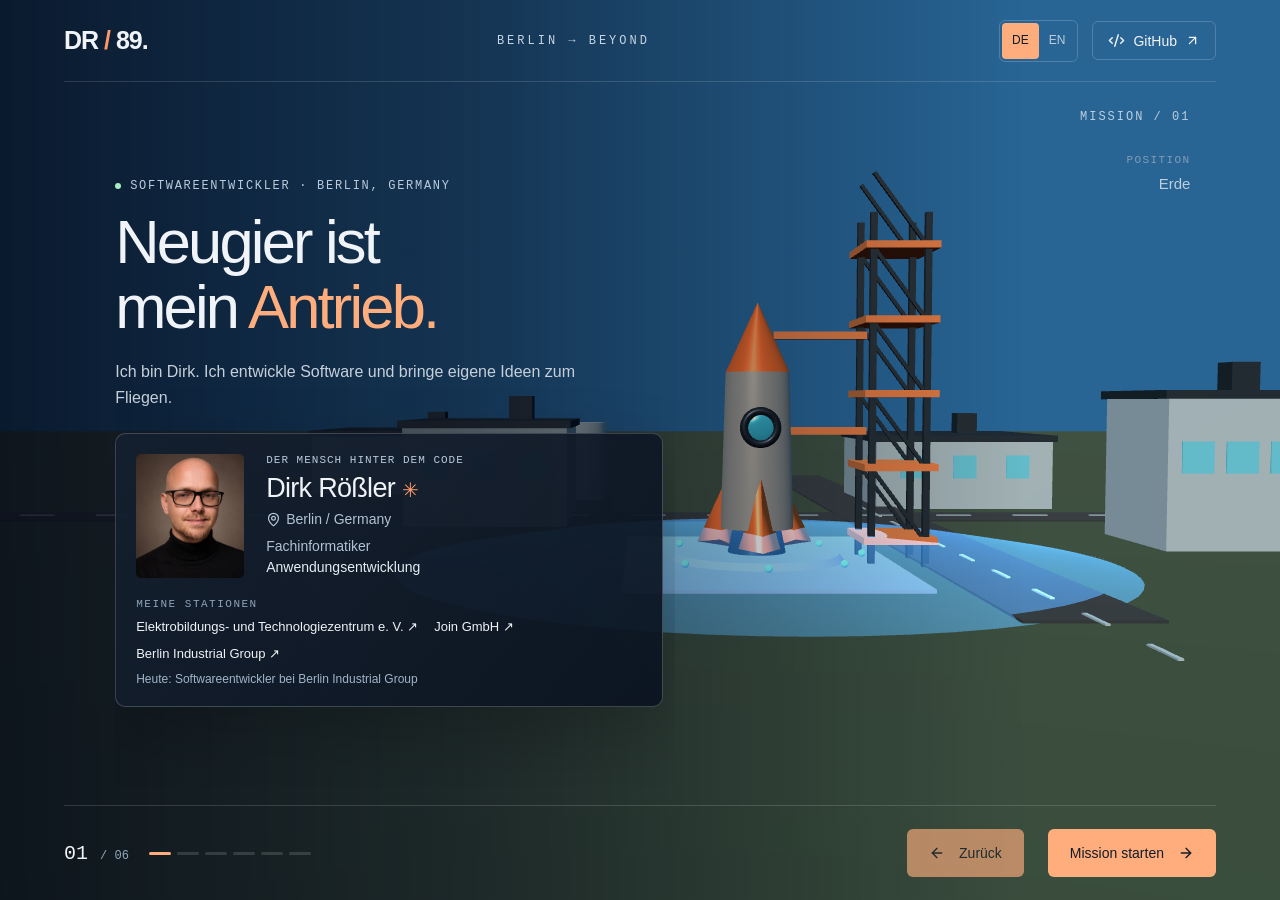
==== index.html @ 89361ad5 "Fix forward station display after navigating back" ====
<!DOCTYPE html><html lang="de"><head><meta charSet="utf-8"/><meta name="viewport" content="width=device-width, initial-scale=1"/><link rel="stylesheet" href="/_next/static/css/index.BP9QVzb4.css" data-rsc-css-href="/_next/static/css/index.BP9QVzb4.css" data-precedence="vite-rsc/importer-resources"/><link rel="modulepreload" fetchPriority="low" href="/_next/static/chunks/index-dHdrRoNZ.js"/><script src="/_next/static/chunks/rolldown-runtime-C60lm6uB.js" type="module" async=""></script><script src="/_next/static/chunks/framework-D_rUT4EX.js" type="module" async=""></script><link rel="modulepreload" href="/_next/static/chunks/layout-segment-context-DafMhh00.js" crossorigin=""/><link rel="modulepreload" href="/_next/static/chunks/page-d3T5NuKY.js" crossorigin=""/><title>Dirk Rößler — Softwareentwickler · Berlin</title><meta name="description" content="Neugier ist mein Antrieb. Entdecke Dirk Rößler, Softwareentwickler aus Berlin, und seine öffentlichen GitHub-Projekte."/><link rel="icon" href="/favicon.ico?v=dr89" sizes="32x32"/><link rel="icon" href="/favicon.svg?v=dr89" type="image/svg+xml"/><link rel="apple-touch-icon" href="/apple-touch-icon.png?v=dr89"/><script>Object.assign(((self[Symbol.for("vinext.navigationRuntime")]??={bootstrap:{routeManifest:null},functions:{}}).bootstrap.rsc??={rsc:[]}),{params:{},nav:{"pathname":"/","searchParams":[]}})</script><link rel="modulepreload" href="/_next/static/chunks/index-dHdrRoNZ.js" />
</head><body><main class="mission is-launch   "><div class="space-scene" aria-hidden="true"></div><div class="scene-shade"></div><header class="header"><span class="wordmark">DR<span> / </span>89.</span><span class="header-tag">BERLIN → BEYOND</span><div class="header-actions"><fieldset class="language-switch" aria-label="Sprache"><button type="button" tabindex="0" data-slot="button" aria-pressed="true" lang="de" aria-label="Deutsch" class="group/button inline-flex shrink-0 items-center justify-center rounded-lg border border-transparent bg-clip-padding text-sm font-medium whitespace-nowrap transition-all outline-none select-none focus-visible:border-ring focus-visible:ring-3 focus-visible:ring-ring/50 active:not-aria-[haspopup]:translate-y-px disabled:pointer-events-none disabled:opacity-50 aria-invalid:border-destructive aria-invalid:ring-3 aria-invalid:ring-destructive/20 dark:aria-invalid:border-destructive/50 dark:aria-invalid:ring-destructive/40 [&amp;_svg]:pointer-events-none [&amp;_svg]:shrink-0 [&amp;_svg:not([class*=&#x27;size-&#x27;])]:size-4 bg-primary text-primary-foreground hover:bg-primary/80 h-8 gap-1.5 px-2.5 has-data-[icon=inline-end]:pr-2 has-data-[icon=inline-start]:pl-2">DE</button><button type="button" tabindex="0" data-slot="button" aria-pressed="false" lang="en" aria-label="English" class="group/button inline-flex shrink-0 items-center justify-center rounded-lg border border-transparent bg-clip-padding text-sm font-medium whitespace-nowrap transition-all outline-none select-none focus-visible:border-ring focus-visible:ring-3 focus-visible:ring-ring/50 active:not-aria-[haspopup]:translate-y-px disabled:pointer-events-none disabled:opacity-50 aria-invalid:border-destructive aria-invalid:ring-3 aria-invalid:ring-destructive/20 dark:aria-invalid:border-destructive/50 dark:aria-invalid:ring-destructive/40 [&amp;_svg]:pointer-events-none [&amp;_svg]:shrink-0 [&amp;_svg:not([class*=&#x27;size-&#x27;])]:size-4 bg-primary text-primary-foreground hover:bg-primary/80 h-8 gap-1.5 px-2.5 has-data-[icon=inline-end]:pr-2 has-data-[icon=inline-start]:pl-2">EN</button></fieldset><a class="github-top" href="https://github.com/DR-89" target="_blank" rel="noreferrer"><svg xmlns="http://www.w3.org/2000/svg" width="17" height="17" viewBox="0 0 24 24" fill="none" stroke="currentColor" stroke-width="2" stroke-linecap="round" stroke-linejoin="round" class="lucide lucide-code-xml" aria-hidden="true"><path d="m18 16 4-4-4-4"></path><path d="m6 8-4 4 4 4"></path><path d="m14.5 4-5 16"></path></svg> GitHub <svg xmlns="http://www.w3.org/2000/svg" width="15" height="15" viewBox="0 0 24 24" fill="none" stroke="currentColor" stroke-width="2" stroke-linecap="round" stroke-linejoin="round" class="lucide lucide-arrow-up-right" aria-hidden="true"><path d="M7 7h10v10"></path><path d="M7 17 17 7"></path></svg></a></div></header><div class="route-caption" aria-hidden="true"><span>MISSION /<!-- --> <!-- -->01</span><strong>POSITION</strong><p>Erde</p></div><div class="station-viewport"><section class="station-content" aria-label="Erde"><p class="eyebrow"><span class="live-dot"></span> <!-- -->SOFTWAREENTWICKLER · BERLIN, GERMANY</p><h1 tabindex="-1">Neugier ist<!-- --> <br/>mein<!-- --> <em>Antrieb.</em></h1><p class="intro-copy">Ich bin Dirk. Ich entwickle Software und bringe eigene Ideen zum Fliegen.</p><article class="profile-window window"><div class="profile-body"><img src="./dirk.png" alt="Dirk Rößler" width="640" height="640" loading="lazy" decoding="async" class="portrait" data-nimg="1"/><div><p class="eyebrow small">DER MENSCH HINTER DEM CODE</p><h2>Dirk Rößler <span>✳</span></h2><p class="location"><svg xmlns="http://www.w3.org/2000/svg" width="15" height="15" viewBox="0 0 24 24" fill="none" stroke="currentColor" stroke-width="2" stroke-linecap="round" stroke-linejoin="round" class="lucide lucide-map-pin" aria-hidden="true"><path d="M20 10c0 4.993-5.539 10.193-7.399 11.799a1 1 0 0 1-1.202 0C9.539 20.193 4 14.993 4 10a8 8 0 0 1 16 0"></path><circle cx="12" cy="10" r="3"></circle></svg> Berlin / Germany</p><p class="role">Fachinformatiker<br/><strong>Anwendungsentwicklung</strong></p></div></div><div class="career"><span>MEINE STATIONEN</span><a href="https://www.ebz.de/" target="_blank" rel="noreferrer">Elektrobildungs- und Technologiezentrum e. V. ↗</a><a href="https://www.join.de/unternehmen/" target="_blank" rel="noreferrer">Join GmbH ↗</a><a href="https://berlin.industrial.group/en/home/" target="_blank" rel="noreferrer">Berlin Industrial Group ↗</a><p>Heute: Softwareentwickler bei Berlin Industrial Group</p></div></article></section></div><footer class="flight-controls"><div class="mission-progress" aria-label="Station 1 von 6"><span>0<!-- -->1<!-- --> <small>/ <!-- -->06</small></span><div><i class="active"></i><i class=""></i><i class=""></i><i class=""></i><i class=""></i><i class=""></i></div></div><div class="flight-action"><button type="button" data-disabled="" tabindex="0" disabled="" data-slot="button" class="group/button inline-flex shrink-0 items-center justify-center rounded-lg border border-transparent bg-clip-padding text-sm font-medium whitespace-nowrap transition-all outline-none select-none focus-visible:border-ring focus-visible:ring-3 focus-visible:ring-ring/50 active:not-aria-[haspopup]:translate-y-px disabled:pointer-events-none disabled:opacity-50 aria-invalid:border-destructive aria-invalid:ring-3 aria-invalid:ring-destructive/20 dark:aria-invalid:border-destructive/50 dark:aria-invalid:ring-destructive/40 [&amp;_svg]:pointer-events-none [&amp;_svg]:shrink-0 [&amp;_svg:not([class*=&#x27;size-&#x27;])]:size-4 bg-primary text-primary-foreground hover:bg-primary/80 h-8 gap-1.5 px-2.5 has-data-[icon=inline-end]:pr-2 has-data-[icon=inline-start]:pl-2 launch-button back-button"><svg xmlns="http://www.w3.org/2000/svg" width="18" height="18" viewBox="0 0 24 24" fill="none" stroke="currentColor" stroke-width="2" stroke-linecap="round" stroke-linejoin="round" class="lucide lucide-arrow-left" aria-hidden="true"><path d="m12 19-7-7 7-7"></path><path d="M19 12H5"></path></svg> <!-- -->Zurück</button><button type="button" tabindex="0" data-slot="button" class="group/button inline-flex shrink-0 items-center justify-center rounded-lg border border-transparent bg-clip-padding text-sm font-medium whitespace-nowrap transition-all outline-none select-none focus-visible:border-ring focus-visible:ring-3 focus-visible:ring-ring/50 active:not-aria-[haspopup]:translate-y-px disabled:pointer-events-none disabled:opacity-50 aria-invalid:border-destructive aria-invalid:ring-3 aria-invalid:ring-destructive/20 dark:aria-invalid:border-destructive/50 dark:aria-invalid:ring-destructive/40 [&amp;_svg]:pointer-events-none [&amp;_svg]:shrink-0 [&amp;_svg:not([class*=&#x27;size-&#x27;])]:size-4 bg-primary text-primary-foreground hover:bg-primary/80 h-8 gap-1.5 px-2.5 has-data-[icon=inline-end]:pr-2 has-data-[icon=inline-start]:pl-2 launch-button">Mission starten<svg xmlns="http://www.w3.org/2000/svg" width="18" height="18" viewBox="0 0 24 24" fill="none" stroke="currentColor" stroke-width="2" stroke-linecap="round" stroke-linejoin="round" class="lucide lucide-arrow-right" aria-hidden="true"><path d="M5 12h14"></path><path d="m12 5 7 7-7 7"></path></svg></button></div></footer><output class="sr-only" aria-live="polite">Station 1 von 6: Erde</output></main><script type="module" src="/_next/static/chunks/index-dHdrRoNZ.js" id="_R_" async=""></script><script>((self[Symbol.for("vinext.navigationRuntime")]??={bootstrap:{routeManifest:null},functions:{}}).bootstrap.rsc??={rsc:[]}).rsc.push("2:I[\"8c0f216c4604\",[],\"Children\",1]\n")</script><script>((self[Symbol.for("vinext.navigationRuntime")]??={bootstrap:{routeManifest:null},functions:{}}).bootstrap.rsc??={rsc:[]}).rsc.push("3:I[\"593f344dc510\",[],\"GlobalErrorBoundary\",1]\n")</script><script>((self[Symbol.for("vinext.navigationRuntime")]??={bootstrap:{routeManifest:null},functions:{}}).bootstrap.rsc??={rsc:[]}).rsc.push("4:I[\"0b874ad30386\",[],\"default\",1]\n")</script><script>((self[Symbol.for("vinext.navigationRuntime")]??={bootstrap:{routeManifest:null},functions:{}}).bootstrap.rsc??={rsc:[]}).rsc.push("5:I[\"593f344dc510\",[],\"ErrorBoundary\",1]\n")</script><script>((self[Symbol.for("vinext.navigationRuntime")]??={bootstrap:{routeManifest:null},functions:{}}).bootstrap.rsc??={rsc:[]}).rsc.push("6:I[\"15c18cfaeeff\",[],\"LayoutSegmentProvider\",1]\n")</script><script>((self[Symbol.for("vinext.navigationRuntime")]??={bootstrap:{routeManifest:null},functions:{}}).bootstrap.rsc??={rsc:[]}).rsc.push("7:I[\"8c0f216c4604\",[],\"Slot\",1]\n")</script><script>((self[Symbol.for("vinext.navigationRuntime")]??={bootstrap:{routeManifest:null},functions:{}}).bootstrap.rsc??={rsc:[]}).rsc.push("8:I[\"593f344dc510\",[],\"NotFoundBoundary\",1]\n")</script><script>((self[Symbol.for("vinext.navigationRuntime")]??={bootstrap:{routeManifest:null},functions:{}}).bootstrap.rsc??={rsc:[]}).rsc.push("9:I[\"9276801271d6\",[],\"AppRouterScrollTarget\",1]\n")</script><script>((self[Symbol.for("vinext.navigationRuntime")]??={bootstrap:{routeManifest:null},functions:{}}).bootstrap.rsc??={rsc:[]}).rsc.push("a:I[\"593f344dc510\",[],\"RedirectBoundary\",1]\n")</script><script>((self[Symbol.for("vinext.navigationRuntime")]??={bootstrap:{routeManifest:null},functions:{}}).bootstrap.rsc??={rsc:[]}).rsc.push(":HL[\"/_next/static/css/index.BP9QVzb4.css\",\"style\"     ]\n")</script><script>((self[Symbol.for("vinext.navigationRuntime")]??={bootstrap:{routeManifest:null},functions:{}}).bootstrap.rsc??={rsc:[]}).rsc.push("0:{\"page:/\":\"$L1\",\"layout:/\":[[[\"$\",\"link\",\"css:/_next/static/css/index.BP9QVzb4.css\",{\"rel\":\"stylesheet\",\"precedence\":\"vite-rsc/importer-resources\",\"href\":\"/_next/static/css/index.BP9QVzb4.css\",\"data-rsc-css-href\":\"/_next/static/css/index.BP9QVzb4.css\"}],\"$undefined\"],[\"$\",\"html\",null,{\"lang\":\"de\",\"children\":[\"$\",\"body\",null,{\"children\":[\"$\",\"$L2\",null,{}]}]}]],\"route:/\":[[[\"$\",\"meta\",null,{\"charSet\":\"utf-8\"}],[[\"$\",\"title\",\"0\",{\"children\":\"Dirk Rößler — Softwareentwickler · Berlin\"}],[\"$\",\"meta\",\"1\",{\"name\":\"description\",\"content\":\"Neugier ist mein Antrieb. Entdecke Dirk Rößler, Softwareentwickler aus Berlin, und seine öffentlichen GitHub-Projekte.\"}],[\"$\",\"link\",\"2\",{\"data-vinext-streamed-icon\":\"$undefined\",\"rel\":\"icon\",\"href\":\"/favicon.ico?v=dr89\",\"type\":\"$undefined\",\"sizes\":\"32x32\",\"color\":\"$undefined\",\"media\":\"$undefined\",\"fetchPriority\":\"$undefined\"}],[\"$\",\"link\",\"3\",{\"data-vinext-streamed-icon\":\"$undefined\",\"rel\":\"icon\",\"href\":\"/favicon.svg?v=dr89\",\"type\":\"image/svg+xml\",\"sizes\":\"$undefined\",\"color\":\"$undefined\",\"media\":\"$undefined\",\"fetchPriority\":\"$undefined\"}],[\"$\",\"link\",\"4\",{\"data-vinext-streamed-icon\":\"$undefined\",\"rel\":\"apple-touch-icon\",\"href\":\"/apple-touch-icon.png?v=dr89\",\"type\":\"$undefined\",\"sizes\":\"$undefined\",\"color\":\"$undefined\",\"media\":\"$undefined\",\"fetchPriority\":\"$undefined\"}]],[[\"$\",\"meta\",\"0\",{\"name\":\"viewport\",\"content\":\"width=device-width, initial-scale=1\"}]]],[\"$\",\"$L3\",null,{\"fallback\":\"$4\",\"children\":[\"$\",\"$L5\",null,{\"fallback\":\"$4\",\"children\":[\"$\",\"$L6\",null,{\"providerId\":\"layout:/\",\"segmentMap\":{\"children\":[]},\"children\":[\"$\",\"$L7\",null,{\"id\":\"layout:/\",\"parallelSlots\":\"$undefined\",\"children\":[\"$\",\"$L8\",null,{\"resetKey\":\"\",\"fallback\":[[\"$\",\"title\",null,{\"children\":\"404: This page could not be found.\"}],[\"$\",\"div\",null,{\"style\":{\"fontFamily\":\"system-ui,\\\"Segoe UI\\\",Roboto,Helvetica,Arial,sans-serif,\\\"Apple Color Emoji\\\",\\\"Segoe UI Emoji\\\"\",\"height\":\"100vh\",\"textAlign\":\"center\",\"display\":\"flex\",\"flexDirection\":\"column\",\"alignItems\":\"center\",\"justifyContent\":\"center\"},\"children\":[\"$\",\"div\",null,{\"children\":[[\"$\",\"style\",null,{\"dangerouslySetInnerHTML\":{\"__html\":\"body{color:#000;background:#fff;margin:0}.next-error-h1{border-right:1px solid rgba(0,0,0,.3)}@media (prefers-color-scheme:dark){body{color:#fff;background:#000}.next-error-h1{border-right:1px solid rgba(255,255,255,.3)}}\"}}],[\"$\",\"h1\",null,{\"className\":\"next-error-h1\",\"style\":{\"display\":\"inline-block\",\"margin\":\"0 20px 0 0\",\"padding\":\"0 23px 0 0\",\"fontSize\":24,\"fontWeight\":500,\"verticalAlign\":\"top\",\"lineHeight\":\"49px\"},\"children\":404}],[\"$\",\"div\",null,{\"style\":{\"display\":\"inline-block\"},\"children\":[\"$\",\"h2\",null,{\"style\":{\"fontSize\":14,\"fontWeight\":400,\"lineHeight\":\"49px\",\"margin\":0},\"children\":\"This page could not be found.\"}]}]]}]}]],\"children\":[\"$\",\"$L9\",null,{\"children\":[\"$\",\"$La\",null,{\"children\":[[\"$\",\"$L6\",null,{\"providerId\":\"page:/\",\"segmentMap\":{\"children\":[\"__PAGE__\"]},\"children\":[\"$\",\"$L7\",null,{\"id\":\"page:/\"}]}],null]}]}]}]}]}]}]}],null,null],\"__route\":\"route:/\",\"__interceptionContext\":null,\"__layoutIds\":[\"layout:/\"],\"__rootLayout\":\"/\",\"__bfcacheSegmentIdentities\":{\"layout:/\":\"[\\\"layout\\\",\\\"layout:/\\\",\\\"root-boundary:/\\\",\\\"\\\"]\",\"page:/\":\"[\\\"page\\\",\\\"page:/\\\",\\\"root-boundary:/\\\",\\\"\\\"]\"},\"__srcPage\":[\"page\"],\"__layoutFlags\":{\"layout:/\":\"s\"},\"__artifactCompatibility\":{\"schemaVersion\":1,\"graphVersion\":\"app-route-graph:1177fd80f83fa7b0\",\"deploymentVersion\":\"edb93b56-a4fa-4acb-a349-c9617b331684\",\"appElementsSchemaVersion\":1,\"rscPayloadSchemaVersion\":1,\"rootBoundaryId\":\"/\",\"renderEpoch\":null}}\n")</script><script>((self[Symbol.for("vinext.navigationRuntime")]??={bootstrap:{routeManifest:null},functions:{}}).bootstrap.rsc??={rsc:[]}).rsc.push("b:I[\"6efdf509a785\",[],\"default\",1]\n")</script><script>((self[Symbol.for("vinext.navigationRuntime")]??={bootstrap:{routeManifest:null},functions:{}}).bootstrap.rsc??={rsc:[]}).rsc.push("1:[\"$\",\"$Lb\",null,{\"params\":\"$@c\",\"searchParams\":\"$@d\"}]\n")</script><script>((self[Symbol.for("vinext.navigationRuntime")]??={bootstrap:{routeManifest:null},functions:{}}).bootstrap.rsc??={rsc:[]}).rsc.push("c:{}\n")</script><script>((self[Symbol.for("vinext.navigationRuntime")]??={bootstrap:{routeManifest:null},functions:{}}).bootstrap.rsc??={rsc:[]}).rsc.push("d:{}\n")</script><script>Object.assign(((self[Symbol.for("vinext.navigationRuntime")]??={bootstrap:{routeManifest:null},functions:{}}).bootstrap.rsc??={rsc:[]}),{"initialCacheKind":"dynamic"});((self[Symbol.for("vinext.navigationRuntime")]??={bootstrap:{routeManifest:null},functions:{}}).bootstrap.rsc??={rsc:[]}).done=true</script></body></html>
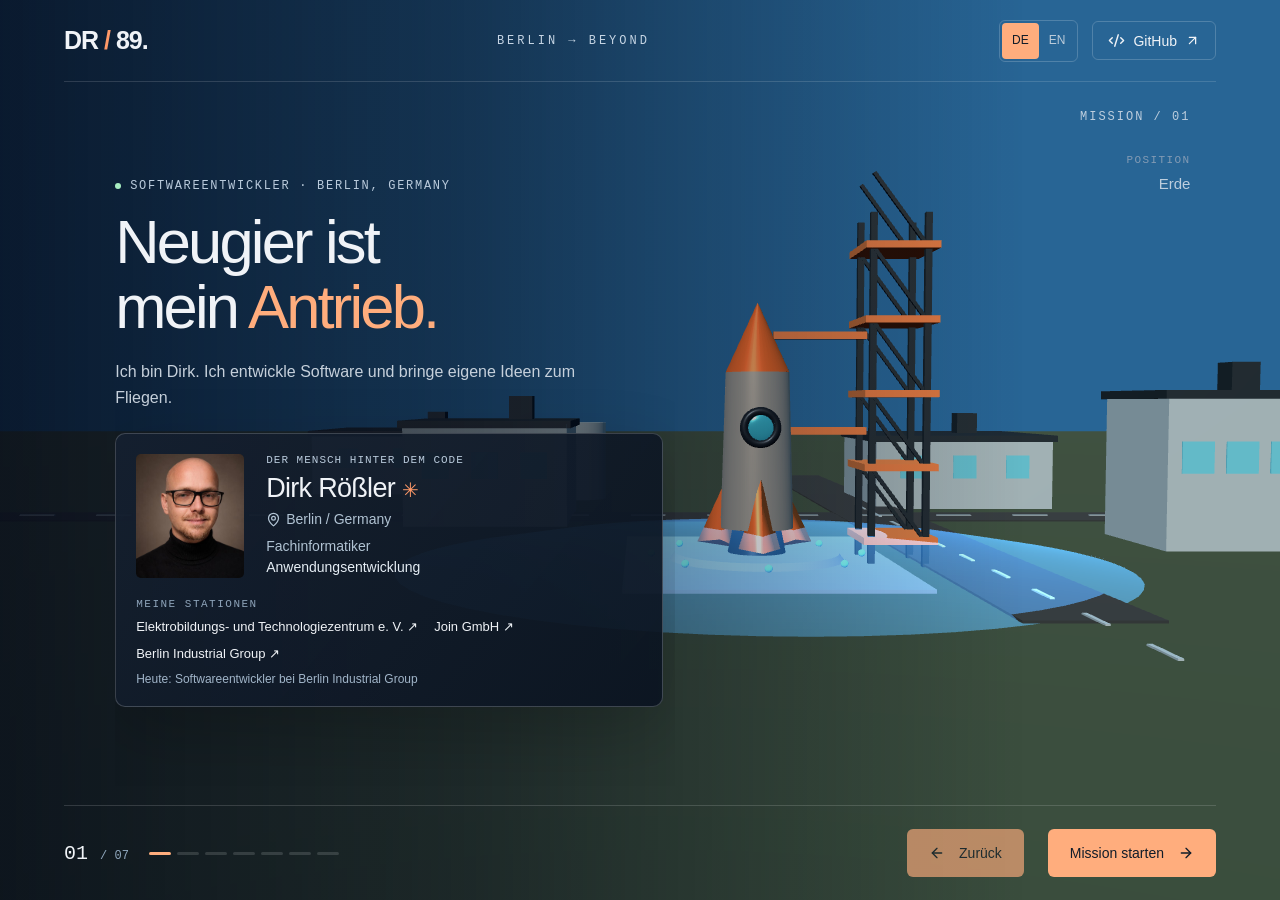
==== commit 8ce04f79: "Add PokeQuiz Arena project station" ====
--- a/index.html
+++ b/index.html
@@ -1,2 +1,2 @@
-<!DOCTYPE html><html lang="de"><head><meta charSet="utf-8"/><meta name="viewport" content="width=device-width, initial-scale=1"/><link rel="stylesheet" href="/_next/static/css/index.BP9QVzb4.css" data-rsc-css-href="/_next/static/css/index.BP9QVzb4.css" data-precedence="vite-rsc/importer-resources"/><link rel="modulepreload" fetchPriority="low" href="/_next/static/chunks/index-dHdrRoNZ.js"/><script src="/_next/static/chunks/rolldown-runtime-C60lm6uB.js" type="module" async=""></script><script src="/_next/static/chunks/framework-D_rUT4EX.js" type="module" async=""></script><link rel="modulepreload" href="/_next/static/chunks/layout-segment-context-DafMhh00.js" crossorigin=""/><link rel="modulepreload" href="/_next/static/chunks/page-d3T5NuKY.js" crossorigin=""/><title>Dirk Rößler — Softwareentwickler · Berlin</title><meta name="description" content="Neugier ist mein Antrieb. Entdecke Dirk Rößler, Softwareentwickler aus Berlin, und seine öffentlichen GitHub-Projekte."/><link rel="icon" href="/favicon.ico?v=dr89" sizes="32x32"/><link rel="icon" href="/favicon.svg?v=dr89" type="image/svg+xml"/><link rel="apple-touch-icon" href="/apple-touch-icon.png?v=dr89"/><script>Object.assign(((self[Symbol.for("vinext.navigationRuntime")]??={bootstrap:{routeManifest:null},functions:{}}).bootstrap.rsc??={rsc:[]}),{params:{},nav:{"pathname":"/","searchParams":[]}})</script><link rel="modulepreload" href="/_next/static/chunks/index-dHdrRoNZ.js" />
-</head><body><main class="mission is-launch   "><div class="space-scene" aria-hidden="true"></div><div class="scene-shade"></div><header class="header"><span class="wordmark">DR<span> / </span>89.</span><span class="header-tag">BERLIN → BEYOND</span><div class="header-actions"><fieldset class="language-switch" aria-label="Sprache"><button type="button" tabindex="0" data-slot="button" aria-pressed="true" lang="de" aria-label="Deutsch" class="group/button inline-flex shrink-0 items-center justify-center rounded-lg border border-transparent bg-clip-padding text-sm font-medium whitespace-nowrap transition-all outline-none select-none focus-visible:border-ring focus-visible:ring-3 focus-visible:ring-ring/50 active:not-aria-[haspopup]:translate-y-px disabled:pointer-events-none disabled:opacity-50 aria-invalid:border-destructive aria-invalid:ring-3 aria-invalid:ring-destructive/20 dark:aria-invalid:border-destructive/50 dark:aria-invalid:ring-destructive/40 [&amp;_svg]:pointer-events-none [&amp;_svg]:shrink-0 [&amp;_svg:not([class*=&#x27;size-&#x27;])]:size-4 bg-primary text-primary-foreground hover:bg-primary/80 h-8 gap-1.5 px-2.5 has-data-[icon=inline-end]:pr-2 has-data-[icon=inline-start]:pl-2">DE</button><button type="button" tabindex="0" data-slot="button" aria-pressed="false" lang="en" aria-label="English" class="group/button inline-flex shrink-0 items-center justify-center rounded-lg border border-transparent bg-clip-padding text-sm font-medium whitespace-nowrap transition-all outline-none select-none focus-visible:border-ring focus-visible:ring-3 focus-visible:ring-ring/50 active:not-aria-[haspopup]:translate-y-px disabled:pointer-events-none disabled:opacity-50 aria-invalid:border-destructive aria-invalid:ring-3 aria-invalid:ring-destructive/20 dark:aria-invalid:border-destructive/50 dark:aria-invalid:ring-destructive/40 [&amp;_svg]:pointer-events-none [&amp;_svg]:shrink-0 [&amp;_svg:not([class*=&#x27;size-&#x27;])]:size-4 bg-primary text-primary-foreground hover:bg-primary/80 h-8 gap-1.5 px-2.5 has-data-[icon=inline-end]:pr-2 has-data-[icon=inline-start]:pl-2">EN</button></fieldset><a class="github-top" href="https://github.com/DR-89" target="_blank" rel="noreferrer"><svg xmlns="http://www.w3.org/2000/svg" width="17" height="17" viewBox="0 0 24 24" fill="none" stroke="currentColor" stroke-width="2" stroke-linecap="round" stroke-linejoin="round" class="lucide lucide-code-xml" aria-hidden="true"><path d="m18 16 4-4-4-4"></path><path d="m6 8-4 4 4 4"></path><path d="m14.5 4-5 16"></path></svg> GitHub <svg xmlns="http://www.w3.org/2000/svg" width="15" height="15" viewBox="0 0 24 24" fill="none" stroke="currentColor" stroke-width="2" stroke-linecap="round" stroke-linejoin="round" class="lucide lucide-arrow-up-right" aria-hidden="true"><path d="M7 7h10v10"></path><path d="M7 17 17 7"></path></svg></a></div></header><div class="route-caption" aria-hidden="true"><span>MISSION /<!-- --> <!-- -->01</span><strong>POSITION</strong><p>Erde</p></div><div class="station-viewport"><section class="station-content" aria-label="Erde"><p class="eyebrow"><span class="live-dot"></span> <!-- -->SOFTWAREENTWICKLER · BERLIN, GERMANY</p><h1 tabindex="-1">Neugier ist<!-- --> <br/>mein<!-- --> <em>Antrieb.</em></h1><p class="intro-copy">Ich bin Dirk. Ich entwickle Software und bringe eigene Ideen zum Fliegen.</p><article class="profile-window window"><div class="profile-body"><img src="./dirk.png" alt="Dirk Rößler" width="640" height="640" loading="lazy" decoding="async" class="portrait" data-nimg="1"/><div><p class="eyebrow small">DER MENSCH HINTER DEM CODE</p><h2>Dirk Rößler <span>✳</span></h2><p class="location"><svg xmlns="http://www.w3.org/2000/svg" width="15" height="15" viewBox="0 0 24 24" fill="none" stroke="currentColor" stroke-width="2" stroke-linecap="round" stroke-linejoin="round" class="lucide lucide-map-pin" aria-hidden="true"><path d="M20 10c0 4.993-5.539 10.193-7.399 11.799a1 1 0 0 1-1.202 0C9.539 20.193 4 14.993 4 10a8 8 0 0 1 16 0"></path><circle cx="12" cy="10" r="3"></circle></svg> Berlin / Germany</p><p class="role">Fachinformatiker<br/><strong>Anwendungsentwicklung</strong></p></div></div><div class="career"><span>MEINE STATIONEN</span><a href="https://www.ebz.de/" target="_blank" rel="noreferrer">Elektrobildungs- und Technologiezentrum e. V. ↗</a><a href="https://www.join.de/unternehmen/" target="_blank" rel="noreferrer">Join GmbH ↗</a><a href="https://berlin.industrial.group/en/home/" target="_blank" rel="noreferrer">Berlin Industrial Group ↗</a><p>Heute: Softwareentwickler bei Berlin Industrial Group</p></div></article></section></div><footer class="flight-controls"><div class="mission-progress" aria-label="Station 1 von 6"><span>0<!-- -->1<!-- --> <small>/ <!-- -->06</small></span><div><i class="active"></i><i class=""></i><i class=""></i><i class=""></i><i class=""></i><i class=""></i></div></div><div class="flight-action"><button type="button" data-disabled="" tabindex="0" disabled="" data-slot="button" class="group/button inline-flex shrink-0 items-center justify-center rounded-lg border border-transparent bg-clip-padding text-sm font-medium whitespace-nowrap transition-all outline-none select-none focus-visible:border-ring focus-visible:ring-3 focus-visible:ring-ring/50 active:not-aria-[haspopup]:translate-y-px disabled:pointer-events-none disabled:opacity-50 aria-invalid:border-destructive aria-invalid:ring-3 aria-invalid:ring-destructive/20 dark:aria-invalid:border-destructive/50 dark:aria-invalid:ring-destructive/40 [&amp;_svg]:pointer-events-none [&amp;_svg]:shrink-0 [&amp;_svg:not([class*=&#x27;size-&#x27;])]:size-4 bg-primary text-primary-foreground hover:bg-primary/80 h-8 gap-1.5 px-2.5 has-data-[icon=inline-end]:pr-2 has-data-[icon=inline-start]:pl-2 launch-button back-button"><svg xmlns="http://www.w3.org/2000/svg" width="18" height="18" viewBox="0 0 24 24" fill="none" stroke="currentColor" stroke-width="2" stroke-linecap="round" stroke-linejoin="round" class="lucide lucide-arrow-left" aria-hidden="true"><path d="m12 19-7-7 7-7"></path><path d="M19 12H5"></path></svg> <!-- -->Zurück</button><button type="button" tabindex="0" data-slot="button" class="group/button inline-flex shrink-0 items-center justify-center rounded-lg border border-transparent bg-clip-padding text-sm font-medium whitespace-nowrap transition-all outline-none select-none focus-visible:border-ring focus-visible:ring-3 focus-visible:ring-ring/50 active:not-aria-[haspopup]:translate-y-px disabled:pointer-events-none disabled:opacity-50 aria-invalid:border-destructive aria-invalid:ring-3 aria-invalid:ring-destructive/20 dark:aria-invalid:border-destructive/50 dark:aria-invalid:ring-destructive/40 [&amp;_svg]:pointer-events-none [&amp;_svg]:shrink-0 [&amp;_svg:not([class*=&#x27;size-&#x27;])]:size-4 bg-primary text-primary-foreground hover:bg-primary/80 h-8 gap-1.5 px-2.5 has-data-[icon=inline-end]:pr-2 has-data-[icon=inline-start]:pl-2 launch-button">Mission starten<svg xmlns="http://www.w3.org/2000/svg" width="18" height="18" viewBox="0 0 24 24" fill="none" stroke="currentColor" stroke-width="2" stroke-linecap="round" stroke-linejoin="round" class="lucide lucide-arrow-right" aria-hidden="true"><path d="M5 12h14"></path><path d="m12 5 7 7-7 7"></path></svg></button></div></footer><output class="sr-only" aria-live="polite">Station 1 von 6: Erde</output></main><script type="module" src="/_next/static/chunks/index-dHdrRoNZ.js" id="_R_" async=""></script><script>((self[Symbol.for("vinext.navigationRuntime")]??={bootstrap:{routeManifest:null},functions:{}}).bootstrap.rsc??={rsc:[]}).rsc.push("2:I[\"8c0f216c4604\",[],\"Children\",1]\n")</script><script>((self[Symbol.for("vinext.navigationRuntime")]??={bootstrap:{routeManifest:null},functions:{}}).bootstrap.rsc??={rsc:[]}).rsc.push("3:I[\"593f344dc510\",[],\"GlobalErrorBoundary\",1]\n")</script><script>((self[Symbol.for("vinext.navigationRuntime")]??={bootstrap:{routeManifest:null},functions:{}}).bootstrap.rsc??={rsc:[]}).rsc.push("4:I[\"0b874ad30386\",[],\"default\",1]\n")</script><script>((self[Symbol.for("vinext.navigationRuntime")]??={bootstrap:{routeManifest:null},functions:{}}).bootstrap.rsc??={rsc:[]}).rsc.push("5:I[\"593f344dc510\",[],\"ErrorBoundary\",1]\n")</script><script>((self[Symbol.for("vinext.navigationRuntime")]??={bootstrap:{routeManifest:null},functions:{}}).bootstrap.rsc??={rsc:[]}).rsc.push("6:I[\"15c18cfaeeff\",[],\"LayoutSegmentProvider\",1]\n")</script><script>((self[Symbol.for("vinext.navigationRuntime")]??={bootstrap:{routeManifest:null},functions:{}}).bootstrap.rsc??={rsc:[]}).rsc.push("7:I[\"8c0f216c4604\",[],\"Slot\",1]\n")</script><script>((self[Symbol.for("vinext.navigationRuntime")]??={bootstrap:{routeManifest:null},functions:{}}).bootstrap.rsc??={rsc:[]}).rsc.push("8:I[\"593f344dc510\",[],\"NotFoundBoundary\",1]\n")</script><script>((self[Symbol.for("vinext.navigationRuntime")]??={bootstrap:{routeManifest:null},functions:{}}).bootstrap.rsc??={rsc:[]}).rsc.push("9:I[\"9276801271d6\",[],\"AppRouterScrollTarget\",1]\n")</script><script>((self[Symbol.for("vinext.navigationRuntime")]??={bootstrap:{routeManifest:null},functions:{}}).bootstrap.rsc??={rsc:[]}).rsc.push("a:I[\"593f344dc510\",[],\"RedirectBoundary\",1]\n")</script><script>((self[Symbol.for("vinext.navigationRuntime")]??={bootstrap:{routeManifest:null},functions:{}}).bootstrap.rsc??={rsc:[]}).rsc.push(":HL[\"/_next/static/css/index.BP9QVzb4.css\",\"style\"     ]\n")</script><script>((self[Symbol.for("vinext.navigationRuntime")]??={bootstrap:{routeManifest:null},functions:{}}).bootstrap.rsc??={rsc:[]}).rsc.push("0:{\"page:/\":\"$L1\",\"layout:/\":[[[\"$\",\"link\",\"css:/_next/static/css/index.BP9QVzb4.css\",{\"rel\":\"stylesheet\",\"precedence\":\"vite-rsc/importer-resources\",\"href\":\"/_next/static/css/index.BP9QVzb4.css\",\"data-rsc-css-href\":\"/_next/static/css/index.BP9QVzb4.css\"}],\"$undefined\"],[\"$\",\"html\",null,{\"lang\":\"de\",\"children\":[\"$\",\"body\",null,{\"children\":[\"$\",\"$L2\",null,{}]}]}]],\"route:/\":[[[\"$\",\"meta\",null,{\"charSet\":\"utf-8\"}],[[\"$\",\"title\",\"0\",{\"children\":\"Dirk Rößler — Softwareentwickler · Berlin\"}],[\"$\",\"meta\",\"1\",{\"name\":\"description\",\"content\":\"Neugier ist mein Antrieb. Entdecke Dirk Rößler, Softwareentwickler aus Berlin, und seine öffentlichen GitHub-Projekte.\"}],[\"$\",\"link\",\"2\",{\"data-vinext-streamed-icon\":\"$undefined\",\"rel\":\"icon\",\"href\":\"/favicon.ico?v=dr89\",\"type\":\"$undefined\",\"sizes\":\"32x32\",\"color\":\"$undefined\",\"media\":\"$undefined\",\"fetchPriority\":\"$undefined\"}],[\"$\",\"link\",\"3\",{\"data-vinext-streamed-icon\":\"$undefined\",\"rel\":\"icon\",\"href\":\"/favicon.svg?v=dr89\",\"type\":\"image/svg+xml\",\"sizes\":\"$undefined\",\"color\":\"$undefined\",\"media\":\"$undefined\",\"fetchPriority\":\"$undefined\"}],[\"$\",\"link\",\"4\",{\"data-vinext-streamed-icon\":\"$undefined\",\"rel\":\"apple-touch-icon\",\"href\":\"/apple-touch-icon.png?v=dr89\",\"type\":\"$undefined\",\"sizes\":\"$undefined\",\"color\":\"$undefined\",\"media\":\"$undefined\",\"fetchPriority\":\"$undefined\"}]],[[\"$\",\"meta\",\"0\",{\"name\":\"viewport\",\"content\":\"width=device-width, initial-scale=1\"}]]],[\"$\",\"$L3\",null,{\"fallback\":\"$4\",\"children\":[\"$\",\"$L5\",null,{\"fallback\":\"$4\",\"children\":[\"$\",\"$L6\",null,{\"providerId\":\"layout:/\",\"segmentMap\":{\"children\":[]},\"children\":[\"$\",\"$L7\",null,{\"id\":\"layout:/\",\"parallelSlots\":\"$undefined\",\"children\":[\"$\",\"$L8\",null,{\"resetKey\":\"\",\"fallback\":[[\"$\",\"title\",null,{\"children\":\"404: This page could not be found.\"}],[\"$\",\"div\",null,{\"style\":{\"fontFamily\":\"system-ui,\\\"Segoe UI\\\",Roboto,Helvetica,Arial,sans-serif,\\\"Apple Color Emoji\\\",\\\"Segoe UI Emoji\\\"\",\"height\":\"100vh\",\"textAlign\":\"center\",\"display\":\"flex\",\"flexDirection\":\"column\",\"alignItems\":\"center\",\"justifyContent\":\"center\"},\"children\":[\"$\",\"div\",null,{\"children\":[[\"$\",\"style\",null,{\"dangerouslySetInnerHTML\":{\"__html\":\"body{color:#000;background:#fff;margin:0}.next-error-h1{border-right:1px solid rgba(0,0,0,.3)}@media (prefers-color-scheme:dark){body{color:#fff;background:#000}.next-error-h1{border-right:1px solid rgba(255,255,255,.3)}}\"}}],[\"$\",\"h1\",null,{\"className\":\"next-error-h1\",\"style\":{\"display\":\"inline-block\",\"margin\":\"0 20px 0 0\",\"padding\":\"0 23px 0 0\",\"fontSize\":24,\"fontWeight\":500,\"verticalAlign\":\"top\",\"lineHeight\":\"49px\"},\"children\":404}],[\"$\",\"div\",null,{\"style\":{\"display\":\"inline-block\"},\"children\":[\"$\",\"h2\",null,{\"style\":{\"fontSize\":14,\"fontWeight\":400,\"lineHeight\":\"49px\",\"margin\":0},\"children\":\"This page could not be found.\"}]}]]}]}]],\"children\":[\"$\",\"$L9\",null,{\"children\":[\"$\",\"$La\",null,{\"children\":[[\"$\",\"$L6\",null,{\"providerId\":\"page:/\",\"segmentMap\":{\"children\":[\"__PAGE__\"]},\"children\":[\"$\",\"$L7\",null,{\"id\":\"page:/\"}]}],null]}]}]}]}]}]}]}],null,null],\"__route\":\"route:/\",\"__interceptionContext\":null,\"__layoutIds\":[\"layout:/\"],\"__rootLayout\":\"/\",\"__bfcacheSegmentIdentities\":{\"layout:/\":\"[\\\"layout\\\",\\\"layout:/\\\",\\\"root-boundary:/\\\",\\\"\\\"]\",\"page:/\":\"[\\\"page\\\",\\\"page:/\\\",\\\"root-boundary:/\\\",\\\"\\\"]\"},\"__srcPage\":[\"page\"],\"__layoutFlags\":{\"layout:/\":\"s\"},\"__artifactCompatibility\":{\"schemaVersion\":1,\"graphVersion\":\"app-route-graph:1177fd80f83fa7b0\",\"deploymentVersion\":\"edb93b56-a4fa-4acb-a349-c9617b331684\",\"appElementsSchemaVersion\":1,\"rscPayloadSchemaVersion\":1,\"rootBoundaryId\":\"/\",\"renderEpoch\":null}}\n")</script><script>((self[Symbol.for("vinext.navigationRuntime")]??={bootstrap:{routeManifest:null},functions:{}}).bootstrap.rsc??={rsc:[]}).rsc.push("b:I[\"6efdf509a785\",[],\"default\",1]\n")</script><script>((self[Symbol.for("vinext.navigationRuntime")]??={bootstrap:{routeManifest:null},functions:{}}).bootstrap.rsc??={rsc:[]}).rsc.push("1:[\"$\",\"$Lb\",null,{\"params\":\"$@c\",\"searchParams\":\"$@d\"}]\n")</script><script>((self[Symbol.for("vinext.navigationRuntime")]??={bootstrap:{routeManifest:null},functions:{}}).bootstrap.rsc??={rsc:[]}).rsc.push("c:{}\n")</script><script>((self[Symbol.for("vinext.navigationRuntime")]??={bootstrap:{routeManifest:null},functions:{}}).bootstrap.rsc??={rsc:[]}).rsc.push("d:{}\n")</script><script>Object.assign(((self[Symbol.for("vinext.navigationRuntime")]??={bootstrap:{routeManifest:null},functions:{}}).bootstrap.rsc??={rsc:[]}),{"initialCacheKind":"dynamic"});((self[Symbol.for("vinext.navigationRuntime")]??={bootstrap:{routeManifest:null},functions:{}}).bootstrap.rsc??={rsc:[]}).done=true</script></body></html>+<!DOCTYPE html><html lang="de"><head><meta charSet="utf-8"/><meta name="viewport" content="width=device-width, initial-scale=1"/><link rel="stylesheet" href="/_next/static/css/index.C-6zvprJ.css" data-rsc-css-href="/_next/static/css/index.C-6zvprJ.css" data-precedence="vite-rsc/importer-resources"/><link rel="modulepreload" fetchPriority="low" href="/_next/static/chunks/index-CeKFWzgW.js"/><script src="/_next/static/chunks/rolldown-runtime-C60lm6uB.js" type="module" async=""></script><script src="/_next/static/chunks/framework-D_rUT4EX.js" type="module" async=""></script><link rel="modulepreload" href="/_next/static/chunks/layout-segment-context-CxzMwo1x.js" crossorigin=""/><link rel="modulepreload" href="/_next/static/chunks/page-BZ5H6eon.js" crossorigin=""/><title>Dirk Rößler — Softwareentwickler · Berlin</title><meta name="description" content="Neugier ist mein Antrieb. Entdecke Dirk Rößler, Softwareentwickler aus Berlin, und seine öffentlichen GitHub-Projekte."/><link rel="icon" href="/favicon.ico?v=dr89" sizes="32x32"/><link rel="icon" href="/favicon.svg?v=dr89" type="image/svg+xml"/><link rel="apple-touch-icon" href="/apple-touch-icon.png?v=dr89"/><script>Object.assign(((self[Symbol.for("vinext.navigationRuntime")]??={bootstrap:{routeManifest:null},functions:{}}).bootstrap.rsc??={rsc:[]}),{params:{},nav:{"pathname":"/","searchParams":[]}})</script><link rel="modulepreload" href="/_next/static/chunks/index-CeKFWzgW.js" />
+</head><body><main class="mission is-launch   "><div class="space-scene" aria-hidden="true"></div><div class="scene-shade"></div><header class="header"><span class="wordmark">DR<span> / </span>89.</span><span class="header-tag">BERLIN → BEYOND</span><div class="header-actions"><fieldset class="language-switch" aria-label="Sprache"><button type="button" tabindex="0" data-slot="button" aria-pressed="true" lang="de" aria-label="Deutsch" class="group/button inline-flex shrink-0 items-center justify-center rounded-lg border border-transparent bg-clip-padding text-sm font-medium whitespace-nowrap transition-all outline-none select-none focus-visible:border-ring focus-visible:ring-3 focus-visible:ring-ring/50 active:not-aria-[haspopup]:translate-y-px disabled:pointer-events-none disabled:opacity-50 aria-invalid:border-destructive aria-invalid:ring-3 aria-invalid:ring-destructive/20 dark:aria-invalid:border-destructive/50 dark:aria-invalid:ring-destructive/40 [&amp;_svg]:pointer-events-none [&amp;_svg]:shrink-0 [&amp;_svg:not([class*=&#x27;size-&#x27;])]:size-4 bg-primary text-primary-foreground hover:bg-primary/80 h-8 gap-1.5 px-2.5 has-data-[icon=inline-end]:pr-2 has-data-[icon=inline-start]:pl-2">DE</button><button type="button" tabindex="0" data-slot="button" aria-pressed="false" lang="en" aria-label="English" class="group/button inline-flex shrink-0 items-center justify-center rounded-lg border border-transparent bg-clip-padding text-sm font-medium whitespace-nowrap transition-all outline-none select-none focus-visible:border-ring focus-visible:ring-3 focus-visible:ring-ring/50 active:not-aria-[haspopup]:translate-y-px disabled:pointer-events-none disabled:opacity-50 aria-invalid:border-destructive aria-invalid:ring-3 aria-invalid:ring-destructive/20 dark:aria-invalid:border-destructive/50 dark:aria-invalid:ring-destructive/40 [&amp;_svg]:pointer-events-none [&amp;_svg]:shrink-0 [&amp;_svg:not([class*=&#x27;size-&#x27;])]:size-4 bg-primary text-primary-foreground hover:bg-primary/80 h-8 gap-1.5 px-2.5 has-data-[icon=inline-end]:pr-2 has-data-[icon=inline-start]:pl-2">EN</button></fieldset><a class="github-top" href="https://github.com/DR-89" target="_blank" rel="noreferrer"><svg xmlns="http://www.w3.org/2000/svg" width="17" height="17" viewBox="0 0 24 24" fill="none" stroke="currentColor" stroke-width="2" stroke-linecap="round" stroke-linejoin="round" class="lucide lucide-code-xml" aria-hidden="true"><path d="m18 16 4-4-4-4"></path><path d="m6 8-4 4 4 4"></path><path d="m14.5 4-5 16"></path></svg> GitHub <svg xmlns="http://www.w3.org/2000/svg" width="15" height="15" viewBox="0 0 24 24" fill="none" stroke="currentColor" stroke-width="2" stroke-linecap="round" stroke-linejoin="round" class="lucide lucide-arrow-up-right" aria-hidden="true"><path d="M7 7h10v10"></path><path d="M7 17 17 7"></path></svg></a></div></header><div class="route-caption" aria-hidden="true"><span>MISSION /<!-- --> <!-- -->01</span><strong>POSITION</strong><p>Erde</p></div><div class="station-viewport"><section class="station-content" aria-label="Erde"><p class="eyebrow"><span class="live-dot"></span> <!-- -->SOFTWAREENTWICKLER · BERLIN, GERMANY</p><h1 tabindex="-1">Neugier ist<!-- --> <br/>mein<!-- --> <em>Antrieb.</em></h1><p class="intro-copy">Ich bin Dirk. Ich entwickle Software und bringe eigene Ideen zum Fliegen.</p><article class="profile-window window"><div class="profile-body"><img src="./dirk.png" alt="Dirk Rößler" width="640" height="640" loading="lazy" decoding="async" class="portrait" data-nimg="1"/><div><p class="eyebrow small">DER MENSCH HINTER DEM CODE</p><h2>Dirk Rößler <span>✳</span></h2><p class="location"><svg xmlns="http://www.w3.org/2000/svg" width="15" height="15" viewBox="0 0 24 24" fill="none" stroke="currentColor" stroke-width="2" stroke-linecap="round" stroke-linejoin="round" class="lucide lucide-map-pin" aria-hidden="true"><path d="M20 10c0 4.993-5.539 10.193-7.399 11.799a1 1 0 0 1-1.202 0C9.539 20.193 4 14.993 4 10a8 8 0 0 1 16 0"></path><circle cx="12" cy="10" r="3"></circle></svg> Berlin / Germany</p><p class="role">Fachinformatiker<br/><strong>Anwendungsentwicklung</strong></p></div></div><div class="career"><span>MEINE STATIONEN</span><a href="https://www.ebz.de/" target="_blank" rel="noreferrer">Elektrobildungs- und Technologiezentrum e. V. ↗</a><a href="https://www.join.de/unternehmen/" target="_blank" rel="noreferrer">Join GmbH ↗</a><a href="https://berlin.industrial.group/en/home/" target="_blank" rel="noreferrer">Berlin Industrial Group ↗</a><p>Heute: Softwareentwickler bei Berlin Industrial Group</p></div></article></section></div><footer class="flight-controls"><div class="mission-progress" aria-label="Station 1 von 7"><span>0<!-- -->1<!-- --> <small>/ <!-- -->07</small></span><div><i class="active"></i><i class=""></i><i class=""></i><i class=""></i><i class=""></i><i class=""></i><i class=""></i></div></div><div class="flight-action"><button type="button" data-disabled="" tabindex="0" disabled="" data-slot="button" class="group/button inline-flex shrink-0 items-center justify-center rounded-lg border border-transparent bg-clip-padding text-sm font-medium whitespace-nowrap transition-all outline-none select-none focus-visible:border-ring focus-visible:ring-3 focus-visible:ring-ring/50 active:not-aria-[haspopup]:translate-y-px disabled:pointer-events-none disabled:opacity-50 aria-invalid:border-destructive aria-invalid:ring-3 aria-invalid:ring-destructive/20 dark:aria-invalid:border-destructive/50 dark:aria-invalid:ring-destructive/40 [&amp;_svg]:pointer-events-none [&amp;_svg]:shrink-0 [&amp;_svg:not([class*=&#x27;size-&#x27;])]:size-4 bg-primary text-primary-foreground hover:bg-primary/80 h-8 gap-1.5 px-2.5 has-data-[icon=inline-end]:pr-2 has-data-[icon=inline-start]:pl-2 launch-button back-button"><svg xmlns="http://www.w3.org/2000/svg" width="18" height="18" viewBox="0 0 24 24" fill="none" stroke="currentColor" stroke-width="2" stroke-linecap="round" stroke-linejoin="round" class="lucide lucide-arrow-left" aria-hidden="true"><path d="m12 19-7-7 7-7"></path><path d="M19 12H5"></path></svg> <!-- -->Zurück</button><button type="button" tabindex="0" data-slot="button" class="group/button inline-flex shrink-0 items-center justify-center rounded-lg border border-transparent bg-clip-padding text-sm font-medium whitespace-nowrap transition-all outline-none select-none focus-visible:border-ring focus-visible:ring-3 focus-visible:ring-ring/50 active:not-aria-[haspopup]:translate-y-px disabled:pointer-events-none disabled:opacity-50 aria-invalid:border-destructive aria-invalid:ring-3 aria-invalid:ring-destructive/20 dark:aria-invalid:border-destructive/50 dark:aria-invalid:ring-destructive/40 [&amp;_svg]:pointer-events-none [&amp;_svg]:shrink-0 [&amp;_svg:not([class*=&#x27;size-&#x27;])]:size-4 bg-primary text-primary-foreground hover:bg-primary/80 h-8 gap-1.5 px-2.5 has-data-[icon=inline-end]:pr-2 has-data-[icon=inline-start]:pl-2 launch-button">Mission starten<svg xmlns="http://www.w3.org/2000/svg" width="18" height="18" viewBox="0 0 24 24" fill="none" stroke="currentColor" stroke-width="2" stroke-linecap="round" stroke-linejoin="round" class="lucide lucide-arrow-right" aria-hidden="true"><path d="M5 12h14"></path><path d="m12 5 7 7-7 7"></path></svg></button></div></footer><output class="sr-only" aria-live="polite">Station 1 von 7: Erde</output></main><script type="module" src="/_next/static/chunks/index-CeKFWzgW.js" id="_R_" async=""></script><script>((self[Symbol.for("vinext.navigationRuntime")]??={bootstrap:{routeManifest:null},functions:{}}).bootstrap.rsc??={rsc:[]}).rsc.push("2:I[\"8c0f216c4604\",[],\"Children\",1]\n")</script><script>((self[Symbol.for("vinext.navigationRuntime")]??={bootstrap:{routeManifest:null},functions:{}}).bootstrap.rsc??={rsc:[]}).rsc.push("3:I[\"593f344dc510\",[],\"GlobalErrorBoundary\",1]\n")</script><script>((self[Symbol.for("vinext.navigationRuntime")]??={bootstrap:{routeManifest:null},functions:{}}).bootstrap.rsc??={rsc:[]}).rsc.push("4:I[\"0b874ad30386\",[],\"default\",1]\n")</script><script>((self[Symbol.for("vinext.navigationRuntime")]??={bootstrap:{routeManifest:null},functions:{}}).bootstrap.rsc??={rsc:[]}).rsc.push("5:I[\"593f344dc510\",[],\"ErrorBoundary\",1]\n")</script><script>((self[Symbol.for("vinext.navigationRuntime")]??={bootstrap:{routeManifest:null},functions:{}}).bootstrap.rsc??={rsc:[]}).rsc.push("6:I[\"15c18cfaeeff\",[],\"LayoutSegmentProvider\",1]\n")</script><script>((self[Symbol.for("vinext.navigationRuntime")]??={bootstrap:{routeManifest:null},functions:{}}).bootstrap.rsc??={rsc:[]}).rsc.push("7:I[\"8c0f216c4604\",[],\"Slot\",1]\n")</script><script>((self[Symbol.for("vinext.navigationRuntime")]??={bootstrap:{routeManifest:null},functions:{}}).bootstrap.rsc??={rsc:[]}).rsc.push("8:I[\"593f344dc510\",[],\"NotFoundBoundary\",1]\n")</script><script>((self[Symbol.for("vinext.navigationRuntime")]??={bootstrap:{routeManifest:null},functions:{}}).bootstrap.rsc??={rsc:[]}).rsc.push("9:I[\"9276801271d6\",[],\"AppRouterScrollTarget\",1]\n")</script><script>((self[Symbol.for("vinext.navigationRuntime")]??={bootstrap:{routeManifest:null},functions:{}}).bootstrap.rsc??={rsc:[]}).rsc.push("a:I[\"593f344dc510\",[],\"RedirectBoundary\",1]\n")</script><script>((self[Symbol.for("vinext.navigationRuntime")]??={bootstrap:{routeManifest:null},functions:{}}).bootstrap.rsc??={rsc:[]}).rsc.push(":HL[\"/_next/static/css/index.C-6zvprJ.css\",\"style\"     ]\n")</script><script>((self[Symbol.for("vinext.navigationRuntime")]??={bootstrap:{routeManifest:null},functions:{}}).bootstrap.rsc??={rsc:[]}).rsc.push("0:{\"page:/\":\"$L1\",\"layout:/\":[[[\"$\",\"link\",\"css:/_next/static/css/index.C-6zvprJ.css\",{\"rel\":\"stylesheet\",\"precedence\":\"vite-rsc/importer-resources\",\"href\":\"/_next/static/css/index.C-6zvprJ.css\",\"data-rsc-css-href\":\"/_next/static/css/index.C-6zvprJ.css\"}],\"$undefined\"],[\"$\",\"html\",null,{\"lang\":\"de\",\"children\":[\"$\",\"body\",null,{\"children\":[\"$\",\"$L2\",null,{}]}]}]],\"route:/\":[[[\"$\",\"meta\",null,{\"charSet\":\"utf-8\"}],[[\"$\",\"title\",\"0\",{\"children\":\"Dirk Rößler — Softwareentwickler · Berlin\"}],[\"$\",\"meta\",\"1\",{\"name\":\"description\",\"content\":\"Neugier ist mein Antrieb. Entdecke Dirk Rößler, Softwareentwickler aus Berlin, und seine öffentlichen GitHub-Projekte.\"}],[\"$\",\"link\",\"2\",{\"data-vinext-streamed-icon\":\"$undefined\",\"rel\":\"icon\",\"href\":\"/favicon.ico?v=dr89\",\"type\":\"$undefined\",\"sizes\":\"32x32\",\"color\":\"$undefined\",\"media\":\"$undefined\",\"fetchPriority\":\"$undefined\"}],[\"$\",\"link\",\"3\",{\"data-vinext-streamed-icon\":\"$undefined\",\"rel\":\"icon\",\"href\":\"/favicon.svg?v=dr89\",\"type\":\"image/svg+xml\",\"sizes\":\"$undefined\",\"color\":\"$undefined\",\"media\":\"$undefined\",\"fetchPriority\":\"$undefined\"}],[\"$\",\"link\",\"4\",{\"data-vinext-streamed-icon\":\"$undefined\",\"rel\":\"apple-touch-icon\",\"href\":\"/apple-touch-icon.png?v=dr89\",\"type\":\"$undefined\",\"sizes\":\"$undefined\",\"color\":\"$undefined\",\"media\":\"$undefined\",\"fetchPriority\":\"$undefined\"}]],[[\"$\",\"meta\",\"0\",{\"name\":\"viewport\",\"content\":\"width=device-width, initial-scale=1\"}]]],[\"$\",\"$L3\",null,{\"fallback\":\"$4\",\"children\":[\"$\",\"$L5\",null,{\"fallback\":\"$4\",\"children\":[\"$\",\"$L6\",null,{\"providerId\":\"layout:/\",\"segmentMap\":{\"children\":[]},\"children\":[\"$\",\"$L7\",null,{\"id\":\"layout:/\",\"parallelSlots\":\"$undefined\",\"children\":[\"$\",\"$L8\",null,{\"resetKey\":\"\",\"fallback\":[[\"$\",\"title\",null,{\"children\":\"404: This page could not be found.\"}],[\"$\",\"div\",null,{\"style\":{\"fontFamily\":\"system-ui,\\\"Segoe UI\\\",Roboto,Helvetica,Arial,sans-serif,\\\"Apple Color Emoji\\\",\\\"Segoe UI Emoji\\\"\",\"height\":\"100vh\",\"textAlign\":\"center\",\"display\":\"flex\",\"flexDirection\":\"column\",\"alignItems\":\"center\",\"justifyContent\":\"center\"},\"children\":[\"$\",\"div\",null,{\"children\":[[\"$\",\"style\",null,{\"dangerouslySetInnerHTML\":{\"__html\":\"body{color:#000;background:#fff;margin:0}.next-error-h1{border-right:1px solid rgba(0,0,0,.3)}@media (prefers-color-scheme:dark){body{color:#fff;background:#000}.next-error-h1{border-right:1px solid rgba(255,255,255,.3)}}\"}}],[\"$\",\"h1\",null,{\"className\":\"next-error-h1\",\"style\":{\"display\":\"inline-block\",\"margin\":\"0 20px 0 0\",\"padding\":\"0 23px 0 0\",\"fontSize\":24,\"fontWeight\":500,\"verticalAlign\":\"top\",\"lineHeight\":\"49px\"},\"children\":404}],[\"$\",\"div\",null,{\"style\":{\"display\":\"inline-block\"},\"children\":[\"$\",\"h2\",null,{\"style\":{\"fontSize\":14,\"fontWeight\":400,\"lineHeight\":\"49px\",\"margin\":0},\"children\":\"This page could not be found.\"}]}]]}]}]],\"children\":[\"$\",\"$L9\",null,{\"children\":[\"$\",\"$La\",null,{\"children\":[[\"$\",\"$L6\",null,{\"providerId\":\"page:/\",\"segmentMap\":{\"children\":[\"__PAGE__\"]},\"children\":[\"$\",\"$L7\",null,{\"id\":\"page:/\"}]}],null]}]}]}]}]}]}]}],null,null],\"__route\":\"route:/\",\"__interceptionContext\":null,\"__layoutIds\":[\"layout:/\"],\"__rootLayout\":\"/\",\"__bfcacheSegmentIdentities\":{\"layout:/\":\"[\\\"layout\\\",\\\"layout:/\\\",\\\"root-boundary:/\\\",\\\"\\\"]\",\"page:/\":\"[\\\"page\\\",\\\"page:/\\\",\\\"root-boundary:/\\\",\\\"\\\"]\"},\"__srcPage\":[\"page\"],\"__layoutFlags\":{\"layout:/\":\"s\"},\"__artifactCompatibility\":{\"schemaVersion\":1,\"graphVersion\":\"app-route-graph:1177fd80f83fa7b0\",\"deploymentVersion\":\"a8d19888-142f-4b79-91eb-6e99fb47295f\",\"appElementsSchemaVersion\":1,\"rscPayloadSchemaVersion\":1,\"rootBoundaryId\":\"/\",\"renderEpoch\":null}}\n")</script><script>((self[Symbol.for("vinext.navigationRuntime")]??={bootstrap:{routeManifest:null},functions:{}}).bootstrap.rsc??={rsc:[]}).rsc.push("b:I[\"6efdf509a785\",[],\"default\",1]\n")</script><script>((self[Symbol.for("vinext.navigationRuntime")]??={bootstrap:{routeManifest:null},functions:{}}).bootstrap.rsc??={rsc:[]}).rsc.push("1:[\"$\",\"$Lb\",null,{\"params\":\"$@c\",\"searchParams\":\"$@d\"}]\n")</script><script>((self[Symbol.for("vinext.navigationRuntime")]??={bootstrap:{routeManifest:null},functions:{}}).bootstrap.rsc??={rsc:[]}).rsc.push("c:{}\n")</script><script>((self[Symbol.for("vinext.navigationRuntime")]??={bootstrap:{routeManifest:null},functions:{}}).bootstrap.rsc??={rsc:[]}).rsc.push("d:{}\n")</script><script>Object.assign(((self[Symbol.for("vinext.navigationRuntime")]??={bootstrap:{routeManifest:null},functions:{}}).bootstrap.rsc??={rsc:[]}),{"initialCacheKind":"dynamic"});((self[Symbol.for("vinext.navigationRuntime")]??={bootstrap:{routeManifest:null},functions:{}}).bootstrap.rsc??={rsc:[]}).done=true</script></body></html>
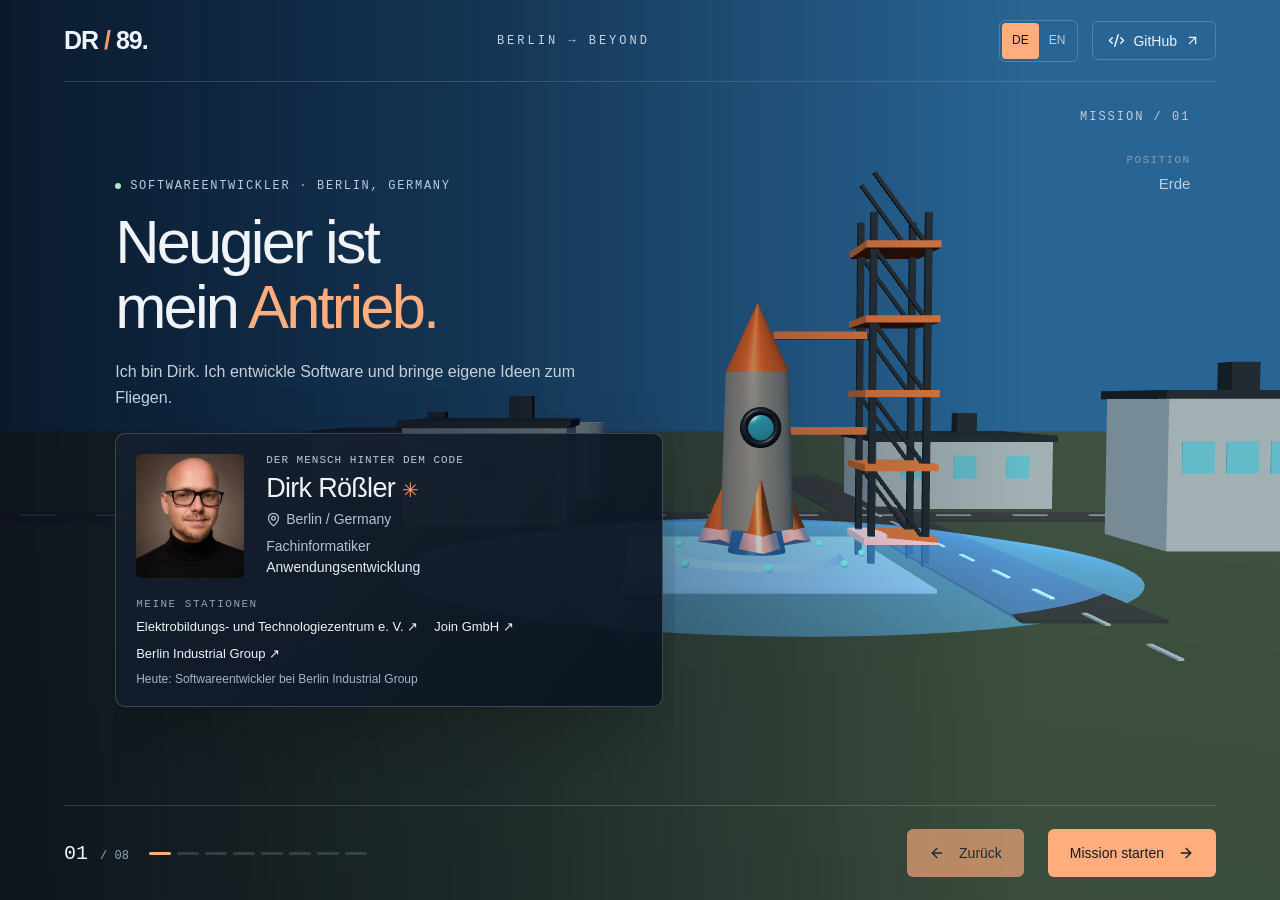
==== commit c15c5ec3: "Add South Park Quiz Arena planet and screenshots" ====
--- a/index.html
+++ b/index.html
@@ -1,2 +1,2 @@
-<!DOCTYPE html><html lang="de"><head><meta charSet="utf-8"/><meta name="viewport" content="width=device-width, initial-scale=1"/><link rel="stylesheet" href="/_next/static/css/index.C-6zvprJ.css" data-rsc-css-href="/_next/static/css/index.C-6zvprJ.css" data-precedence="vite-rsc/importer-resources"/><link rel="modulepreload" fetchPriority="low" href="/_next/static/chunks/index-CeKFWzgW.js"/><script src="/_next/static/chunks/rolldown-runtime-C60lm6uB.js" type="module" async=""></script><script src="/_next/static/chunks/framework-D_rUT4EX.js" type="module" async=""></script><link rel="modulepreload" href="/_next/static/chunks/layout-segment-context-CxzMwo1x.js" crossorigin=""/><link rel="modulepreload" href="/_next/static/chunks/page-BZ5H6eon.js" crossorigin=""/><title>Dirk Rößler — Softwareentwickler · Berlin</title><meta name="description" content="Neugier ist mein Antrieb. Entdecke Dirk Rößler, Softwareentwickler aus Berlin, und seine öffentlichen GitHub-Projekte."/><link rel="icon" href="/favicon.ico?v=dr89" sizes="32x32"/><link rel="icon" href="/favicon.svg?v=dr89" type="image/svg+xml"/><link rel="apple-touch-icon" href="/apple-touch-icon.png?v=dr89"/><script>Object.assign(((self[Symbol.for("vinext.navigationRuntime")]??={bootstrap:{routeManifest:null},functions:{}}).bootstrap.rsc??={rsc:[]}),{params:{},nav:{"pathname":"/","searchParams":[]}})</script><link rel="modulepreload" href="/_next/static/chunks/index-CeKFWzgW.js" />
-</head><body><main class="mission is-launch   "><div class="space-scene" aria-hidden="true"></div><div class="scene-shade"></div><header class="header"><span class="wordmark">DR<span> / </span>89.</span><span class="header-tag">BERLIN → BEYOND</span><div class="header-actions"><fieldset class="language-switch" aria-label="Sprache"><button type="button" tabindex="0" data-slot="button" aria-pressed="true" lang="de" aria-label="Deutsch" class="group/button inline-flex shrink-0 items-center justify-center rounded-lg border border-transparent bg-clip-padding text-sm font-medium whitespace-nowrap transition-all outline-none select-none focus-visible:border-ring focus-visible:ring-3 focus-visible:ring-ring/50 active:not-aria-[haspopup]:translate-y-px disabled:pointer-events-none disabled:opacity-50 aria-invalid:border-destructive aria-invalid:ring-3 aria-invalid:ring-destructive/20 dark:aria-invalid:border-destructive/50 dark:aria-invalid:ring-destructive/40 [&amp;_svg]:pointer-events-none [&amp;_svg]:shrink-0 [&amp;_svg:not([class*=&#x27;size-&#x27;])]:size-4 bg-primary text-primary-foreground hover:bg-primary/80 h-8 gap-1.5 px-2.5 has-data-[icon=inline-end]:pr-2 has-data-[icon=inline-start]:pl-2">DE</button><button type="button" tabindex="0" data-slot="button" aria-pressed="false" lang="en" aria-label="English" class="group/button inline-flex shrink-0 items-center justify-center rounded-lg border border-transparent bg-clip-padding text-sm font-medium whitespace-nowrap transition-all outline-none select-none focus-visible:border-ring focus-visible:ring-3 focus-visible:ring-ring/50 active:not-aria-[haspopup]:translate-y-px disabled:pointer-events-none disabled:opacity-50 aria-invalid:border-destructive aria-invalid:ring-3 aria-invalid:ring-destructive/20 dark:aria-invalid:border-destructive/50 dark:aria-invalid:ring-destructive/40 [&amp;_svg]:pointer-events-none [&amp;_svg]:shrink-0 [&amp;_svg:not([class*=&#x27;size-&#x27;])]:size-4 bg-primary text-primary-foreground hover:bg-primary/80 h-8 gap-1.5 px-2.5 has-data-[icon=inline-end]:pr-2 has-data-[icon=inline-start]:pl-2">EN</button></fieldset><a class="github-top" href="https://github.com/DR-89" target="_blank" rel="noreferrer"><svg xmlns="http://www.w3.org/2000/svg" width="17" height="17" viewBox="0 0 24 24" fill="none" stroke="currentColor" stroke-width="2" stroke-linecap="round" stroke-linejoin="round" class="lucide lucide-code-xml" aria-hidden="true"><path d="m18 16 4-4-4-4"></path><path d="m6 8-4 4 4 4"></path><path d="m14.5 4-5 16"></path></svg> GitHub <svg xmlns="http://www.w3.org/2000/svg" width="15" height="15" viewBox="0 0 24 24" fill="none" stroke="currentColor" stroke-width="2" stroke-linecap="round" stroke-linejoin="round" class="lucide lucide-arrow-up-right" aria-hidden="true"><path d="M7 7h10v10"></path><path d="M7 17 17 7"></path></svg></a></div></header><div class="route-caption" aria-hidden="true"><span>MISSION /<!-- --> <!-- -->01</span><strong>POSITION</strong><p>Erde</p></div><div class="station-viewport"><section class="station-content" aria-label="Erde"><p class="eyebrow"><span class="live-dot"></span> <!-- -->SOFTWAREENTWICKLER · BERLIN, GERMANY</p><h1 tabindex="-1">Neugier ist<!-- --> <br/>mein<!-- --> <em>Antrieb.</em></h1><p class="intro-copy">Ich bin Dirk. Ich entwickle Software und bringe eigene Ideen zum Fliegen.</p><article class="profile-window window"><div class="profile-body"><img src="./dirk.png" alt="Dirk Rößler" width="640" height="640" loading="lazy" decoding="async" class="portrait" data-nimg="1"/><div><p class="eyebrow small">DER MENSCH HINTER DEM CODE</p><h2>Dirk Rößler <span>✳</span></h2><p class="location"><svg xmlns="http://www.w3.org/2000/svg" width="15" height="15" viewBox="0 0 24 24" fill="none" stroke="currentColor" stroke-width="2" stroke-linecap="round" stroke-linejoin="round" class="lucide lucide-map-pin" aria-hidden="true"><path d="M20 10c0 4.993-5.539 10.193-7.399 11.799a1 1 0 0 1-1.202 0C9.539 20.193 4 14.993 4 10a8 8 0 0 1 16 0"></path><circle cx="12" cy="10" r="3"></circle></svg> Berlin / Germany</p><p class="role">Fachinformatiker<br/><strong>Anwendungsentwicklung</strong></p></div></div><div class="career"><span>MEINE STATIONEN</span><a href="https://www.ebz.de/" target="_blank" rel="noreferrer">Elektrobildungs- und Technologiezentrum e. V. ↗</a><a href="https://www.join.de/unternehmen/" target="_blank" rel="noreferrer">Join GmbH ↗</a><a href="https://berlin.industrial.group/en/home/" target="_blank" rel="noreferrer">Berlin Industrial Group ↗</a><p>Heute: Softwareentwickler bei Berlin Industrial Group</p></div></article></section></div><footer class="flight-controls"><div class="mission-progress" aria-label="Station 1 von 7"><span>0<!-- -->1<!-- --> <small>/ <!-- -->07</small></span><div><i class="active"></i><i class=""></i><i class=""></i><i class=""></i><i class=""></i><i class=""></i><i class=""></i></div></div><div class="flight-action"><button type="button" data-disabled="" tabindex="0" disabled="" data-slot="button" class="group/button inline-flex shrink-0 items-center justify-center rounded-lg border border-transparent bg-clip-padding text-sm font-medium whitespace-nowrap transition-all outline-none select-none focus-visible:border-ring focus-visible:ring-3 focus-visible:ring-ring/50 active:not-aria-[haspopup]:translate-y-px disabled:pointer-events-none disabled:opacity-50 aria-invalid:border-destructive aria-invalid:ring-3 aria-invalid:ring-destructive/20 dark:aria-invalid:border-destructive/50 dark:aria-invalid:ring-destructive/40 [&amp;_svg]:pointer-events-none [&amp;_svg]:shrink-0 [&amp;_svg:not([class*=&#x27;size-&#x27;])]:size-4 bg-primary text-primary-foreground hover:bg-primary/80 h-8 gap-1.5 px-2.5 has-data-[icon=inline-end]:pr-2 has-data-[icon=inline-start]:pl-2 launch-button back-button"><svg xmlns="http://www.w3.org/2000/svg" width="18" height="18" viewBox="0 0 24 24" fill="none" stroke="currentColor" stroke-width="2" stroke-linecap="round" stroke-linejoin="round" class="lucide lucide-arrow-left" aria-hidden="true"><path d="m12 19-7-7 7-7"></path><path d="M19 12H5"></path></svg> <!-- -->Zurück</button><button type="button" tabindex="0" data-slot="button" class="group/button inline-flex shrink-0 items-center justify-center rounded-lg border border-transparent bg-clip-padding text-sm font-medium whitespace-nowrap transition-all outline-none select-none focus-visible:border-ring focus-visible:ring-3 focus-visible:ring-ring/50 active:not-aria-[haspopup]:translate-y-px disabled:pointer-events-none disabled:opacity-50 aria-invalid:border-destructive aria-invalid:ring-3 aria-invalid:ring-destructive/20 dark:aria-invalid:border-destructive/50 dark:aria-invalid:ring-destructive/40 [&amp;_svg]:pointer-events-none [&amp;_svg]:shrink-0 [&amp;_svg:not([class*=&#x27;size-&#x27;])]:size-4 bg-primary text-primary-foreground hover:bg-primary/80 h-8 gap-1.5 px-2.5 has-data-[icon=inline-end]:pr-2 has-data-[icon=inline-start]:pl-2 launch-button">Mission starten<svg xmlns="http://www.w3.org/2000/svg" width="18" height="18" viewBox="0 0 24 24" fill="none" stroke="currentColor" stroke-width="2" stroke-linecap="round" stroke-linejoin="round" class="lucide lucide-arrow-right" aria-hidden="true"><path d="M5 12h14"></path><path d="m12 5 7 7-7 7"></path></svg></button></div></footer><output class="sr-only" aria-live="polite">Station 1 von 7: Erde</output></main><script type="module" src="/_next/static/chunks/index-CeKFWzgW.js" id="_R_" async=""></script><script>((self[Symbol.for("vinext.navigationRuntime")]??={bootstrap:{routeManifest:null},functions:{}}).bootstrap.rsc??={rsc:[]}).rsc.push("2:I[\"8c0f216c4604\",[],\"Children\",1]\n")</script><script>((self[Symbol.for("vinext.navigationRuntime")]??={bootstrap:{routeManifest:null},functions:{}}).bootstrap.rsc??={rsc:[]}).rsc.push("3:I[\"593f344dc510\",[],\"GlobalErrorBoundary\",1]\n")</script><script>((self[Symbol.for("vinext.navigationRuntime")]??={bootstrap:{routeManifest:null},functions:{}}).bootstrap.rsc??={rsc:[]}).rsc.push("4:I[\"0b874ad30386\",[],\"default\",1]\n")</script><script>((self[Symbol.for("vinext.navigationRuntime")]??={bootstrap:{routeManifest:null},functions:{}}).bootstrap.rsc??={rsc:[]}).rsc.push("5:I[\"593f344dc510\",[],\"ErrorBoundary\",1]\n")</script><script>((self[Symbol.for("vinext.navigationRuntime")]??={bootstrap:{routeManifest:null},functions:{}}).bootstrap.rsc??={rsc:[]}).rsc.push("6:I[\"15c18cfaeeff\",[],\"LayoutSegmentProvider\",1]\n")</script><script>((self[Symbol.for("vinext.navigationRuntime")]??={bootstrap:{routeManifest:null},functions:{}}).bootstrap.rsc??={rsc:[]}).rsc.push("7:I[\"8c0f216c4604\",[],\"Slot\",1]\n")</script><script>((self[Symbol.for("vinext.navigationRuntime")]??={bootstrap:{routeManifest:null},functions:{}}).bootstrap.rsc??={rsc:[]}).rsc.push("8:I[\"593f344dc510\",[],\"NotFoundBoundary\",1]\n")</script><script>((self[Symbol.for("vinext.navigationRuntime")]??={bootstrap:{routeManifest:null},functions:{}}).bootstrap.rsc??={rsc:[]}).rsc.push("9:I[\"9276801271d6\",[],\"AppRouterScrollTarget\",1]\n")</script><script>((self[Symbol.for("vinext.navigationRuntime")]??={bootstrap:{routeManifest:null},functions:{}}).bootstrap.rsc??={rsc:[]}).rsc.push("a:I[\"593f344dc510\",[],\"RedirectBoundary\",1]\n")</script><script>((self[Symbol.for("vinext.navigationRuntime")]??={bootstrap:{routeManifest:null},functions:{}}).bootstrap.rsc??={rsc:[]}).rsc.push(":HL[\"/_next/static/css/index.C-6zvprJ.css\",\"style\"     ]\n")</script><script>((self[Symbol.for("vinext.navigationRuntime")]??={bootstrap:{routeManifest:null},functions:{}}).bootstrap.rsc??={rsc:[]}).rsc.push("0:{\"page:/\":\"$L1\",\"layout:/\":[[[\"$\",\"link\",\"css:/_next/static/css/index.C-6zvprJ.css\",{\"rel\":\"stylesheet\",\"precedence\":\"vite-rsc/importer-resources\",\"href\":\"/_next/static/css/index.C-6zvprJ.css\",\"data-rsc-css-href\":\"/_next/static/css/index.C-6zvprJ.css\"}],\"$undefined\"],[\"$\",\"html\",null,{\"lang\":\"de\",\"children\":[\"$\",\"body\",null,{\"children\":[\"$\",\"$L2\",null,{}]}]}]],\"route:/\":[[[\"$\",\"meta\",null,{\"charSet\":\"utf-8\"}],[[\"$\",\"title\",\"0\",{\"children\":\"Dirk Rößler — Softwareentwickler · Berlin\"}],[\"$\",\"meta\",\"1\",{\"name\":\"description\",\"content\":\"Neugier ist mein Antrieb. Entdecke Dirk Rößler, Softwareentwickler aus Berlin, und seine öffentlichen GitHub-Projekte.\"}],[\"$\",\"link\",\"2\",{\"data-vinext-streamed-icon\":\"$undefined\",\"rel\":\"icon\",\"href\":\"/favicon.ico?v=dr89\",\"type\":\"$undefined\",\"sizes\":\"32x32\",\"color\":\"$undefined\",\"media\":\"$undefined\",\"fetchPriority\":\"$undefined\"}],[\"$\",\"link\",\"3\",{\"data-vinext-streamed-icon\":\"$undefined\",\"rel\":\"icon\",\"href\":\"/favicon.svg?v=dr89\",\"type\":\"image/svg+xml\",\"sizes\":\"$undefined\",\"color\":\"$undefined\",\"media\":\"$undefined\",\"fetchPriority\":\"$undefined\"}],[\"$\",\"link\",\"4\",{\"data-vinext-streamed-icon\":\"$undefined\",\"rel\":\"apple-touch-icon\",\"href\":\"/apple-touch-icon.png?v=dr89\",\"type\":\"$undefined\",\"sizes\":\"$undefined\",\"color\":\"$undefined\",\"media\":\"$undefined\",\"fetchPriority\":\"$undefined\"}]],[[\"$\",\"meta\",\"0\",{\"name\":\"viewport\",\"content\":\"width=device-width, initial-scale=1\"}]]],[\"$\",\"$L3\",null,{\"fallback\":\"$4\",\"children\":[\"$\",\"$L5\",null,{\"fallback\":\"$4\",\"children\":[\"$\",\"$L6\",null,{\"providerId\":\"layout:/\",\"segmentMap\":{\"children\":[]},\"children\":[\"$\",\"$L7\",null,{\"id\":\"layout:/\",\"parallelSlots\":\"$undefined\",\"children\":[\"$\",\"$L8\",null,{\"resetKey\":\"\",\"fallback\":[[\"$\",\"title\",null,{\"children\":\"404: This page could not be found.\"}],[\"$\",\"div\",null,{\"style\":{\"fontFamily\":\"system-ui,\\\"Segoe UI\\\",Roboto,Helvetica,Arial,sans-serif,\\\"Apple Color Emoji\\\",\\\"Segoe UI Emoji\\\"\",\"height\":\"100vh\",\"textAlign\":\"center\",\"display\":\"flex\",\"flexDirection\":\"column\",\"alignItems\":\"center\",\"justifyContent\":\"center\"},\"children\":[\"$\",\"div\",null,{\"children\":[[\"$\",\"style\",null,{\"dangerouslySetInnerHTML\":{\"__html\":\"body{color:#000;background:#fff;margin:0}.next-error-h1{border-right:1px solid rgba(0,0,0,.3)}@media (prefers-color-scheme:dark){body{color:#fff;background:#000}.next-error-h1{border-right:1px solid rgba(255,255,255,.3)}}\"}}],[\"$\",\"h1\",null,{\"className\":\"next-error-h1\",\"style\":{\"display\":\"inline-block\",\"margin\":\"0 20px 0 0\",\"padding\":\"0 23px 0 0\",\"fontSize\":24,\"fontWeight\":500,\"verticalAlign\":\"top\",\"lineHeight\":\"49px\"},\"children\":404}],[\"$\",\"div\",null,{\"style\":{\"display\":\"inline-block\"},\"children\":[\"$\",\"h2\",null,{\"style\":{\"fontSize\":14,\"fontWeight\":400,\"lineHeight\":\"49px\",\"margin\":0},\"children\":\"This page could not be found.\"}]}]]}]}]],\"children\":[\"$\",\"$L9\",null,{\"children\":[\"$\",\"$La\",null,{\"children\":[[\"$\",\"$L6\",null,{\"providerId\":\"page:/\",\"segmentMap\":{\"children\":[\"__PAGE__\"]},\"children\":[\"$\",\"$L7\",null,{\"id\":\"page:/\"}]}],null]}]}]}]}]}]}]}],null,null],\"__route\":\"route:/\",\"__interceptionContext\":null,\"__layoutIds\":[\"layout:/\"],\"__rootLayout\":\"/\",\"__bfcacheSegmentIdentities\":{\"layout:/\":\"[\\\"layout\\\",\\\"layout:/\\\",\\\"root-boundary:/\\\",\\\"\\\"]\",\"page:/\":\"[\\\"page\\\",\\\"page:/\\\",\\\"root-boundary:/\\\",\\\"\\\"]\"},\"__srcPage\":[\"page\"],\"__layoutFlags\":{\"layout:/\":\"s\"},\"__artifactCompatibility\":{\"schemaVersion\":1,\"graphVersion\":\"app-route-graph:1177fd80f83fa7b0\",\"deploymentVersion\":\"a8d19888-142f-4b79-91eb-6e99fb47295f\",\"appElementsSchemaVersion\":1,\"rscPayloadSchemaVersion\":1,\"rootBoundaryId\":\"/\",\"renderEpoch\":null}}\n")</script><script>((self[Symbol.for("vinext.navigationRuntime")]??={bootstrap:{routeManifest:null},functions:{}}).bootstrap.rsc??={rsc:[]}).rsc.push("b:I[\"6efdf509a785\",[],\"default\",1]\n")</script><script>((self[Symbol.for("vinext.navigationRuntime")]??={bootstrap:{routeManifest:null},functions:{}}).bootstrap.rsc??={rsc:[]}).rsc.push("1:[\"$\",\"$Lb\",null,{\"params\":\"$@c\",\"searchParams\":\"$@d\"}]\n")</script><script>((self[Symbol.for("vinext.navigationRuntime")]??={bootstrap:{routeManifest:null},functions:{}}).bootstrap.rsc??={rsc:[]}).rsc.push("c:{}\n")</script><script>((self[Symbol.for("vinext.navigationRuntime")]??={bootstrap:{routeManifest:null},functions:{}}).bootstrap.rsc??={rsc:[]}).rsc.push("d:{}\n")</script><script>Object.assign(((self[Symbol.for("vinext.navigationRuntime")]??={bootstrap:{routeManifest:null},functions:{}}).bootstrap.rsc??={rsc:[]}),{"initialCacheKind":"dynamic"});((self[Symbol.for("vinext.navigationRuntime")]??={bootstrap:{routeManifest:null},functions:{}}).bootstrap.rsc??={rsc:[]}).done=true</script></body></html>+<!DOCTYPE html><html lang="de"><head><meta charSet="utf-8"/><meta name="viewport" content="width=device-width, initial-scale=1"/><link rel="stylesheet" href="/_next/static/css/index.C-6zvprJ.css" data-rsc-css-href="/_next/static/css/index.C-6zvprJ.css" data-precedence="vite-rsc/importer-resources"/><link rel="modulepreload" fetchPriority="low" href="/_next/static/chunks/index-BQxtBcXp.js"/><script src="/_next/static/chunks/rolldown-runtime-C60lm6uB.js" type="module" async=""></script><script src="/_next/static/chunks/framework-D_rUT4EX.js" type="module" async=""></script><link rel="modulepreload" href="/_next/static/chunks/layout-segment-context-ravocURx.js" crossorigin=""/><link rel="modulepreload" href="/_next/static/chunks/page-kje255yO.js" crossorigin=""/><title>Dirk Rößler — Softwareentwickler · Berlin</title><meta name="description" content="Neugier ist mein Antrieb. Entdecke Dirk Rößler, Softwareentwickler aus Berlin, und seine öffentlichen GitHub-Projekte."/><link rel="icon" href="/favicon.ico?v=dr89" sizes="32x32"/><link rel="icon" href="/favicon.svg?v=dr89" type="image/svg+xml"/><link rel="apple-touch-icon" href="/apple-touch-icon.png?v=dr89"/><script>Object.assign(((self[Symbol.for("vinext.navigationRuntime")]??={bootstrap:{routeManifest:null},functions:{}}).bootstrap.rsc??={rsc:[]}),{params:{},nav:{"pathname":"/","searchParams":[]}})</script><link rel="modulepreload" href="/_next/static/chunks/index-BQxtBcXp.js" />
+</head><body><main class="mission is-launch   "><div class="space-scene" aria-hidden="true"></div><div class="scene-shade"></div><header class="header"><span class="wordmark">DR<span> / </span>89.</span><span class="header-tag">BERLIN → BEYOND</span><div class="header-actions"><fieldset class="language-switch" aria-label="Sprache"><button type="button" tabindex="0" data-slot="button" aria-pressed="true" lang="de" aria-label="Deutsch" class="group/button inline-flex shrink-0 items-center justify-center rounded-lg border border-transparent bg-clip-padding text-sm font-medium whitespace-nowrap transition-all outline-none select-none focus-visible:border-ring focus-visible:ring-3 focus-visible:ring-ring/50 active:not-aria-[haspopup]:translate-y-px disabled:pointer-events-none disabled:opacity-50 aria-invalid:border-destructive aria-invalid:ring-3 aria-invalid:ring-destructive/20 dark:aria-invalid:border-destructive/50 dark:aria-invalid:ring-destructive/40 [&amp;_svg]:pointer-events-none [&amp;_svg]:shrink-0 [&amp;_svg:not([class*=&#x27;size-&#x27;])]:size-4 bg-primary text-primary-foreground hover:bg-primary/80 h-8 gap-1.5 px-2.5 has-data-[icon=inline-end]:pr-2 has-data-[icon=inline-start]:pl-2">DE</button><button type="button" tabindex="0" data-slot="button" aria-pressed="false" lang="en" aria-label="English" class="group/button inline-flex shrink-0 items-center justify-center rounded-lg border border-transparent bg-clip-padding text-sm font-medium whitespace-nowrap transition-all outline-none select-none focus-visible:border-ring focus-visible:ring-3 focus-visible:ring-ring/50 active:not-aria-[haspopup]:translate-y-px disabled:pointer-events-none disabled:opacity-50 aria-invalid:border-destructive aria-invalid:ring-3 aria-invalid:ring-destructive/20 dark:aria-invalid:border-destructive/50 dark:aria-invalid:ring-destructive/40 [&amp;_svg]:pointer-events-none [&amp;_svg]:shrink-0 [&amp;_svg:not([class*=&#x27;size-&#x27;])]:size-4 bg-primary text-primary-foreground hover:bg-primary/80 h-8 gap-1.5 px-2.5 has-data-[icon=inline-end]:pr-2 has-data-[icon=inline-start]:pl-2">EN</button></fieldset><a class="github-top" href="https://github.com/DR-89" target="_blank" rel="noreferrer"><svg xmlns="http://www.w3.org/2000/svg" width="17" height="17" viewBox="0 0 24 24" fill="none" stroke="currentColor" stroke-width="2" stroke-linecap="round" stroke-linejoin="round" class="lucide lucide-code-xml" aria-hidden="true"><path d="m18 16 4-4-4-4"></path><path d="m6 8-4 4 4 4"></path><path d="m14.5 4-5 16"></path></svg> GitHub <svg xmlns="http://www.w3.org/2000/svg" width="15" height="15" viewBox="0 0 24 24" fill="none" stroke="currentColor" stroke-width="2" stroke-linecap="round" stroke-linejoin="round" class="lucide lucide-arrow-up-right" aria-hidden="true"><path d="M7 7h10v10"></path><path d="M7 17 17 7"></path></svg></a></div></header><div class="route-caption" aria-hidden="true"><span>MISSION /<!-- --> <!-- -->01</span><strong>POSITION</strong><p>Erde</p></div><div class="station-viewport"><section class="station-content" aria-label="Erde"><p class="eyebrow"><span class="live-dot"></span> <!-- -->SOFTWAREENTWICKLER · BERLIN, GERMANY</p><h1 tabindex="-1">Neugier ist<!-- --> <br/>mein<!-- --> <em>Antrieb.</em></h1><p class="intro-copy">Ich bin Dirk. Ich entwickle Software und bringe eigene Ideen zum Fliegen.</p><article class="profile-window window"><div class="profile-body"><img src="./dirk.png" alt="Dirk Rößler" width="640" height="640" loading="lazy" decoding="async" class="portrait" data-nimg="1"/><div><p class="eyebrow small">DER MENSCH HINTER DEM CODE</p><h2>Dirk Rößler <span>✳</span></h2><p class="location"><svg xmlns="http://www.w3.org/2000/svg" width="15" height="15" viewBox="0 0 24 24" fill="none" stroke="currentColor" stroke-width="2" stroke-linecap="round" stroke-linejoin="round" class="lucide lucide-map-pin" aria-hidden="true"><path d="M20 10c0 4.993-5.539 10.193-7.399 11.799a1 1 0 0 1-1.202 0C9.539 20.193 4 14.993 4 10a8 8 0 0 1 16 0"></path><circle cx="12" cy="10" r="3"></circle></svg> Berlin / Germany</p><p class="role">Fachinformatiker<br/><strong>Anwendungsentwicklung</strong></p></div></div><div class="career"><span>MEINE STATIONEN</span><a href="https://www.ebz.de/" target="_blank" rel="noreferrer">Elektrobildungs- und Technologiezentrum e. V. ↗</a><a href="https://www.join.de/unternehmen/" target="_blank" rel="noreferrer">Join GmbH ↗</a><a href="https://berlin.industrial.group/en/home/" target="_blank" rel="noreferrer">Berlin Industrial Group ↗</a><p>Heute: Softwareentwickler bei Berlin Industrial Group</p></div></article></section></div><footer class="flight-controls"><div class="mission-progress" aria-label="Station 1 von 8"><span>0<!-- -->1<!-- --> <small>/ <!-- -->08</small></span><div><i class="active"></i><i class=""></i><i class=""></i><i class=""></i><i class=""></i><i class=""></i><i class=""></i><i class=""></i></div></div><div class="flight-action"><button type="button" data-disabled="" tabindex="0" disabled="" data-slot="button" class="group/button inline-flex shrink-0 items-center justify-center rounded-lg border border-transparent bg-clip-padding text-sm font-medium whitespace-nowrap transition-all outline-none select-none focus-visible:border-ring focus-visible:ring-3 focus-visible:ring-ring/50 active:not-aria-[haspopup]:translate-y-px disabled:pointer-events-none disabled:opacity-50 aria-invalid:border-destructive aria-invalid:ring-3 aria-invalid:ring-destructive/20 dark:aria-invalid:border-destructive/50 dark:aria-invalid:ring-destructive/40 [&amp;_svg]:pointer-events-none [&amp;_svg]:shrink-0 [&amp;_svg:not([class*=&#x27;size-&#x27;])]:size-4 bg-primary text-primary-foreground hover:bg-primary/80 h-8 gap-1.5 px-2.5 has-data-[icon=inline-end]:pr-2 has-data-[icon=inline-start]:pl-2 launch-button back-button"><svg xmlns="http://www.w3.org/2000/svg" width="18" height="18" viewBox="0 0 24 24" fill="none" stroke="currentColor" stroke-width="2" stroke-linecap="round" stroke-linejoin="round" class="lucide lucide-arrow-left" aria-hidden="true"><path d="m12 19-7-7 7-7"></path><path d="M19 12H5"></path></svg> <!-- -->Zurück</button><button type="button" tabindex="0" data-slot="button" class="group/button inline-flex shrink-0 items-center justify-center rounded-lg border border-transparent bg-clip-padding text-sm font-medium whitespace-nowrap transition-all outline-none select-none focus-visible:border-ring focus-visible:ring-3 focus-visible:ring-ring/50 active:not-aria-[haspopup]:translate-y-px disabled:pointer-events-none disabled:opacity-50 aria-invalid:border-destructive aria-invalid:ring-3 aria-invalid:ring-destructive/20 dark:aria-invalid:border-destructive/50 dark:aria-invalid:ring-destructive/40 [&amp;_svg]:pointer-events-none [&amp;_svg]:shrink-0 [&amp;_svg:not([class*=&#x27;size-&#x27;])]:size-4 bg-primary text-primary-foreground hover:bg-primary/80 h-8 gap-1.5 px-2.5 has-data-[icon=inline-end]:pr-2 has-data-[icon=inline-start]:pl-2 launch-button">Mission starten<svg xmlns="http://www.w3.org/2000/svg" width="18" height="18" viewBox="0 0 24 24" fill="none" stroke="currentColor" stroke-width="2" stroke-linecap="round" stroke-linejoin="round" class="lucide lucide-arrow-right" aria-hidden="true"><path d="M5 12h14"></path><path d="m12 5 7 7-7 7"></path></svg></button></div></footer><output class="sr-only" aria-live="polite">Station 1 von 8: Erde</output></main><script type="module" src="/_next/static/chunks/index-BQxtBcXp.js" id="_R_" async=""></script><script>((self[Symbol.for("vinext.navigationRuntime")]??={bootstrap:{routeManifest:null},functions:{}}).bootstrap.rsc??={rsc:[]}).rsc.push("2:I[\"8c0f216c4604\",[],\"Children\",1]\n")</script><script>((self[Symbol.for("vinext.navigationRuntime")]??={bootstrap:{routeManifest:null},functions:{}}).bootstrap.rsc??={rsc:[]}).rsc.push("3:I[\"593f344dc510\",[],\"GlobalErrorBoundary\",1]\n")</script><script>((self[Symbol.for("vinext.navigationRuntime")]??={bootstrap:{routeManifest:null},functions:{}}).bootstrap.rsc??={rsc:[]}).rsc.push("4:I[\"0b874ad30386\",[],\"default\",1]\n")</script><script>((self[Symbol.for("vinext.navigationRuntime")]??={bootstrap:{routeManifest:null},functions:{}}).bootstrap.rsc??={rsc:[]}).rsc.push("5:I[\"593f344dc510\",[],\"ErrorBoundary\",1]\n")</script><script>((self[Symbol.for("vinext.navigationRuntime")]??={bootstrap:{routeManifest:null},functions:{}}).bootstrap.rsc??={rsc:[]}).rsc.push("6:I[\"15c18cfaeeff\",[],\"LayoutSegmentProvider\",1]\n")</script><script>((self[Symbol.for("vinext.navigationRuntime")]??={bootstrap:{routeManifest:null},functions:{}}).bootstrap.rsc??={rsc:[]}).rsc.push("7:I[\"8c0f216c4604\",[],\"Slot\",1]\n")</script><script>((self[Symbol.for("vinext.navigationRuntime")]??={bootstrap:{routeManifest:null},functions:{}}).bootstrap.rsc??={rsc:[]}).rsc.push("8:I[\"593f344dc510\",[],\"NotFoundBoundary\",1]\n")</script><script>((self[Symbol.for("vinext.navigationRuntime")]??={bootstrap:{routeManifest:null},functions:{}}).bootstrap.rsc??={rsc:[]}).rsc.push("9:I[\"9276801271d6\",[],\"AppRouterScrollTarget\",1]\n")</script><script>((self[Symbol.for("vinext.navigationRuntime")]??={bootstrap:{routeManifest:null},functions:{}}).bootstrap.rsc??={rsc:[]}).rsc.push("a:I[\"593f344dc510\",[],\"RedirectBoundary\",1]\n")</script><script>((self[Symbol.for("vinext.navigationRuntime")]??={bootstrap:{routeManifest:null},functions:{}}).bootstrap.rsc??={rsc:[]}).rsc.push(":HL[\"/_next/static/css/index.C-6zvprJ.css\",\"style\"     ]\n")</script><script>((self[Symbol.for("vinext.navigationRuntime")]??={bootstrap:{routeManifest:null},functions:{}}).bootstrap.rsc??={rsc:[]}).rsc.push("0:{\"page:/\":\"$L1\",\"layout:/\":[[[\"$\",\"link\",\"css:/_next/static/css/index.C-6zvprJ.css\",{\"rel\":\"stylesheet\",\"precedence\":\"vite-rsc/importer-resources\",\"href\":\"/_next/static/css/index.C-6zvprJ.css\",\"data-rsc-css-href\":\"/_next/static/css/index.C-6zvprJ.css\"}],\"$undefined\"],[\"$\",\"html\",null,{\"lang\":\"de\",\"children\":[\"$\",\"body\",null,{\"children\":[\"$\",\"$L2\",null,{}]}]}]],\"route:/\":[[[\"$\",\"meta\",null,{\"charSet\":\"utf-8\"}],[[\"$\",\"title\",\"0\",{\"children\":\"Dirk Rößler — Softwareentwickler · Berlin\"}],[\"$\",\"meta\",\"1\",{\"name\":\"description\",\"content\":\"Neugier ist mein Antrieb. Entdecke Dirk Rößler, Softwareentwickler aus Berlin, und seine öffentlichen GitHub-Projekte.\"}],[\"$\",\"link\",\"2\",{\"data-vinext-streamed-icon\":\"$undefined\",\"rel\":\"icon\",\"href\":\"/favicon.ico?v=dr89\",\"type\":\"$undefined\",\"sizes\":\"32x32\",\"color\":\"$undefined\",\"media\":\"$undefined\",\"fetchPriority\":\"$undefined\"}],[\"$\",\"link\",\"3\",{\"data-vinext-streamed-icon\":\"$undefined\",\"rel\":\"icon\",\"href\":\"/favicon.svg?v=dr89\",\"type\":\"image/svg+xml\",\"sizes\":\"$undefined\",\"color\":\"$undefined\",\"media\":\"$undefined\",\"fetchPriority\":\"$undefined\"}],[\"$\",\"link\",\"4\",{\"data-vinext-streamed-icon\":\"$undefined\",\"rel\":\"apple-touch-icon\",\"href\":\"/apple-touch-icon.png?v=dr89\",\"type\":\"$undefined\",\"sizes\":\"$undefined\",\"color\":\"$undefined\",\"media\":\"$undefined\",\"fetchPriority\":\"$undefined\"}]],[[\"$\",\"meta\",\"0\",{\"name\":\"viewport\",\"content\":\"width=device-width, initial-scale=1\"}]]],[\"$\",\"$L3\",null,{\"fallback\":\"$4\",\"children\":[\"$\",\"$L5\",null,{\"fallback\":\"$4\",\"children\":[\"$\",\"$L6\",null,{\"providerId\":\"layout:/\",\"segmentMap\":{\"children\":[]},\"children\":[\"$\",\"$L7\",null,{\"id\":\"layout:/\",\"parallelSlots\":\"$undefined\",\"children\":[\"$\",\"$L8\",null,{\"resetKey\":\"\",\"fallback\":[[\"$\",\"title\",null,{\"children\":\"404: This page could not be found.\"}],[\"$\",\"div\",null,{\"style\":{\"fontFamily\":\"system-ui,\\\"Segoe UI\\\",Roboto,Helvetica,Arial,sans-serif,\\\"Apple Color Emoji\\\",\\\"Segoe UI Emoji\\\"\",\"height\":\"100vh\",\"textAlign\":\"center\",\"display\":\"flex\",\"flexDirection\":\"column\",\"alignItems\":\"center\",\"justifyContent\":\"center\"},\"children\":[\"$\",\"div\",null,{\"children\":[[\"$\",\"style\",null,{\"dangerouslySetInnerHTML\":{\"__html\":\"body{color:#000;background:#fff;margin:0}.next-error-h1{border-right:1px solid rgba(0,0,0,.3)}@media (prefers-color-scheme:dark){body{color:#fff;background:#000}.next-error-h1{border-right:1px solid rgba(255,255,255,.3)}}\"}}],[\"$\",\"h1\",null,{\"className\":\"next-error-h1\",\"style\":{\"display\":\"inline-block\",\"margin\":\"0 20px 0 0\",\"padding\":\"0 23px 0 0\",\"fontSize\":24,\"fontWeight\":500,\"verticalAlign\":\"top\",\"lineHeight\":\"49px\"},\"children\":404}],[\"$\",\"div\",null,{\"style\":{\"display\":\"inline-block\"},\"children\":[\"$\",\"h2\",null,{\"style\":{\"fontSize\":14,\"fontWeight\":400,\"lineHeight\":\"49px\",\"margin\":0},\"children\":\"This page could not be found.\"}]}]]}]}]],\"children\":[\"$\",\"$L9\",null,{\"children\":[\"$\",\"$La\",null,{\"children\":[[\"$\",\"$L6\",null,{\"providerId\":\"page:/\",\"segmentMap\":{\"children\":[\"__PAGE__\"]},\"children\":[\"$\",\"$L7\",null,{\"id\":\"page:/\"}]}],null]}]}]}]}]}]}]}],null,null],\"__route\":\"route:/\",\"__interceptionContext\":null,\"__layoutIds\":[\"layout:/\"],\"__rootLayout\":\"/\",\"__bfcacheSegmentIdentities\":{\"layout:/\":\"[\\\"layout\\\",\\\"layout:/\\\",\\\"root-boundary:/\\\",\\\"\\\"]\",\"page:/\":\"[\\\"page\\\",\\\"page:/\\\",\\\"root-boundary:/\\\",\\\"\\\"]\"},\"__srcPage\":[\"page\"],\"__layoutFlags\":{\"layout:/\":\"s\"},\"__artifactCompatibility\":{\"schemaVersion\":1,\"graphVersion\":\"app-route-graph:1177fd80f83fa7b0\",\"deploymentVersion\":\"fa59a8f9-6a11-4e28-8d48-72050b29a49d\",\"appElementsSchemaVersion\":1,\"rscPayloadSchemaVersion\":1,\"rootBoundaryId\":\"/\",\"renderEpoch\":null}}\n")</script><script>((self[Symbol.for("vinext.navigationRuntime")]??={bootstrap:{routeManifest:null},functions:{}}).bootstrap.rsc??={rsc:[]}).rsc.push("b:I[\"6efdf509a785\",[],\"default\",1]\n")</script><script>((self[Symbol.for("vinext.navigationRuntime")]??={bootstrap:{routeManifest:null},functions:{}}).bootstrap.rsc??={rsc:[]}).rsc.push("1:[\"$\",\"$Lb\",null,{\"params\":\"$@c\",\"searchParams\":\"$@d\"}]\n")</script><script>((self[Symbol.for("vinext.navigationRuntime")]??={bootstrap:{routeManifest:null},functions:{}}).bootstrap.rsc??={rsc:[]}).rsc.push("c:{}\n")</script><script>((self[Symbol.for("vinext.navigationRuntime")]??={bootstrap:{routeManifest:null},functions:{}}).bootstrap.rsc??={rsc:[]}).rsc.push("d:{}\n")</script><script>Object.assign(((self[Symbol.for("vinext.navigationRuntime")]??={bootstrap:{routeManifest:null},functions:{}}).bootstrap.rsc??={rsc:[]}),{"initialCacheKind":"dynamic"});((self[Symbol.for("vinext.navigationRuntime")]??={bootstrap:{routeManifest:null},functions:{}}).bootstrap.rsc??={rsc:[]}).done=true</script></body></html>
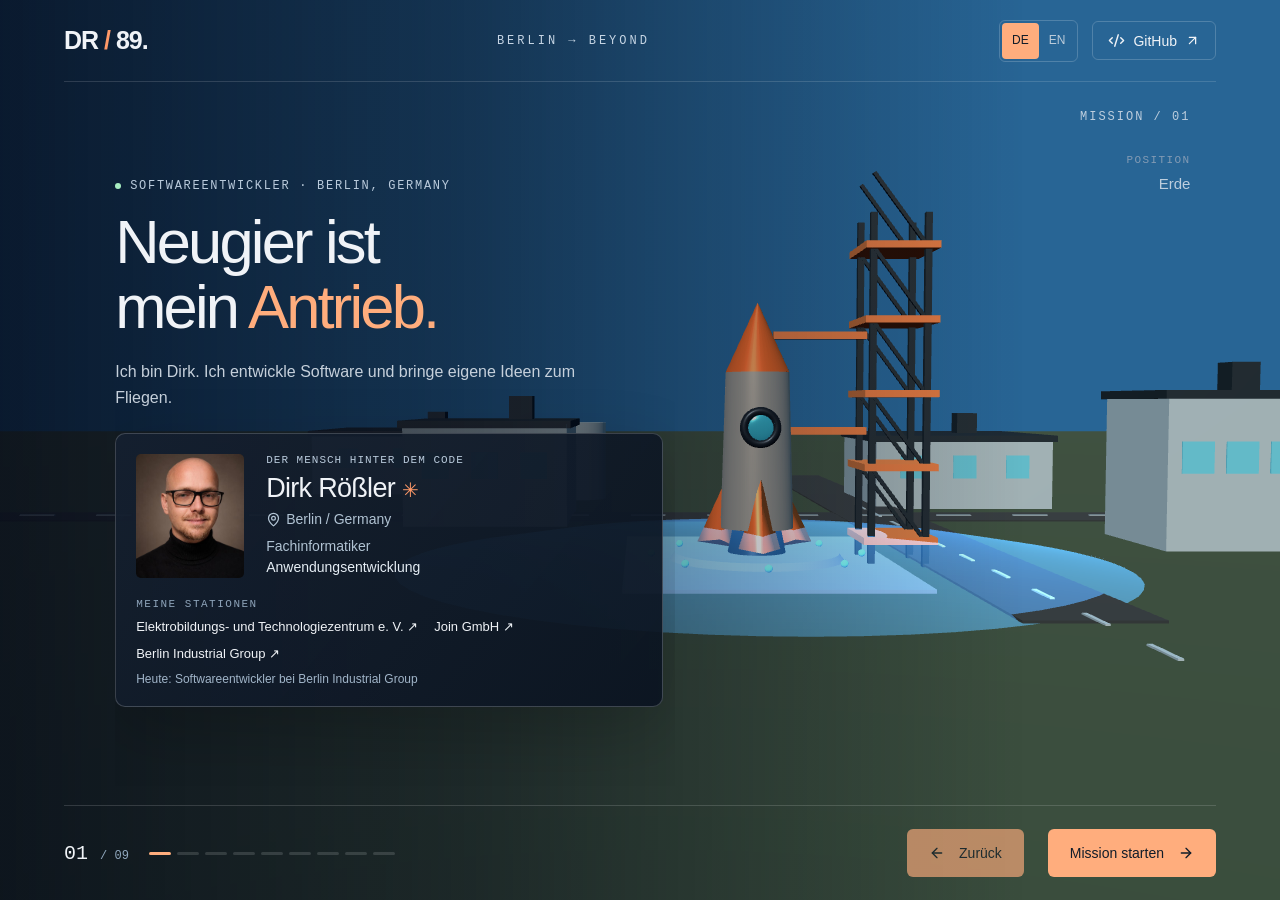
==== commit 8e0fff7e: "Add Time Crisis VR before FEAR VR" ====
--- a/index.html
+++ b/index.html
@@ -1,2 +1,2 @@
-<!DOCTYPE html><html lang="de"><head><meta charSet="utf-8"/><meta name="viewport" content="width=device-width, initial-scale=1"/><link rel="stylesheet" href="/_next/static/css/index.C-6zvprJ.css" data-rsc-css-href="/_next/static/css/index.C-6zvprJ.css" data-precedence="vite-rsc/importer-resources"/><link rel="modulepreload" fetchPriority="low" href="/_next/static/chunks/index-BQxtBcXp.js"/><script src="/_next/static/chunks/rolldown-runtime-C60lm6uB.js" type="module" async=""></script><script src="/_next/static/chunks/framework-D_rUT4EX.js" type="module" async=""></script><link rel="modulepreload" href="/_next/static/chunks/layout-segment-context-ravocURx.js" crossorigin=""/><link rel="modulepreload" href="/_next/static/chunks/page-kje255yO.js" crossorigin=""/><title>Dirk Rößler — Softwareentwickler · Berlin</title><meta name="description" content="Neugier ist mein Antrieb. Entdecke Dirk Rößler, Softwareentwickler aus Berlin, und seine öffentlichen GitHub-Projekte."/><link rel="icon" href="/favicon.ico?v=dr89" sizes="32x32"/><link rel="icon" href="/favicon.svg?v=dr89" type="image/svg+xml"/><link rel="apple-touch-icon" href="/apple-touch-icon.png?v=dr89"/><script>Object.assign(((self[Symbol.for("vinext.navigationRuntime")]??={bootstrap:{routeManifest:null},functions:{}}).bootstrap.rsc??={rsc:[]}),{params:{},nav:{"pathname":"/","searchParams":[]}})</script><link rel="modulepreload" href="/_next/static/chunks/index-BQxtBcXp.js" />
-</head><body><main class="mission is-launch   "><div class="space-scene" aria-hidden="true"></div><div class="scene-shade"></div><header class="header"><span class="wordmark">DR<span> / </span>89.</span><span class="header-tag">BERLIN → BEYOND</span><div class="header-actions"><fieldset class="language-switch" aria-label="Sprache"><button type="button" tabindex="0" data-slot="button" aria-pressed="true" lang="de" aria-label="Deutsch" class="group/button inline-flex shrink-0 items-center justify-center rounded-lg border border-transparent bg-clip-padding text-sm font-medium whitespace-nowrap transition-all outline-none select-none focus-visible:border-ring focus-visible:ring-3 focus-visible:ring-ring/50 active:not-aria-[haspopup]:translate-y-px disabled:pointer-events-none disabled:opacity-50 aria-invalid:border-destructive aria-invalid:ring-3 aria-invalid:ring-destructive/20 dark:aria-invalid:border-destructive/50 dark:aria-invalid:ring-destructive/40 [&amp;_svg]:pointer-events-none [&amp;_svg]:shrink-0 [&amp;_svg:not([class*=&#x27;size-&#x27;])]:size-4 bg-primary text-primary-foreground hover:bg-primary/80 h-8 gap-1.5 px-2.5 has-data-[icon=inline-end]:pr-2 has-data-[icon=inline-start]:pl-2">DE</button><button type="button" tabindex="0" data-slot="button" aria-pressed="false" lang="en" aria-label="English" class="group/button inline-flex shrink-0 items-center justify-center rounded-lg border border-transparent bg-clip-padding text-sm font-medium whitespace-nowrap transition-all outline-none select-none focus-visible:border-ring focus-visible:ring-3 focus-visible:ring-ring/50 active:not-aria-[haspopup]:translate-y-px disabled:pointer-events-none disabled:opacity-50 aria-invalid:border-destructive aria-invalid:ring-3 aria-invalid:ring-destructive/20 dark:aria-invalid:border-destructive/50 dark:aria-invalid:ring-destructive/40 [&amp;_svg]:pointer-events-none [&amp;_svg]:shrink-0 [&amp;_svg:not([class*=&#x27;size-&#x27;])]:size-4 bg-primary text-primary-foreground hover:bg-primary/80 h-8 gap-1.5 px-2.5 has-data-[icon=inline-end]:pr-2 has-data-[icon=inline-start]:pl-2">EN</button></fieldset><a class="github-top" href="https://github.com/DR-89" target="_blank" rel="noreferrer"><svg xmlns="http://www.w3.org/2000/svg" width="17" height="17" viewBox="0 0 24 24" fill="none" stroke="currentColor" stroke-width="2" stroke-linecap="round" stroke-linejoin="round" class="lucide lucide-code-xml" aria-hidden="true"><path d="m18 16 4-4-4-4"></path><path d="m6 8-4 4 4 4"></path><path d="m14.5 4-5 16"></path></svg> GitHub <svg xmlns="http://www.w3.org/2000/svg" width="15" height="15" viewBox="0 0 24 24" fill="none" stroke="currentColor" stroke-width="2" stroke-linecap="round" stroke-linejoin="round" class="lucide lucide-arrow-up-right" aria-hidden="true"><path d="M7 7h10v10"></path><path d="M7 17 17 7"></path></svg></a></div></header><div class="route-caption" aria-hidden="true"><span>MISSION /<!-- --> <!-- -->01</span><strong>POSITION</strong><p>Erde</p></div><div class="station-viewport"><section class="station-content" aria-label="Erde"><p class="eyebrow"><span class="live-dot"></span> <!-- -->SOFTWAREENTWICKLER · BERLIN, GERMANY</p><h1 tabindex="-1">Neugier ist<!-- --> <br/>mein<!-- --> <em>Antrieb.</em></h1><p class="intro-copy">Ich bin Dirk. Ich entwickle Software und bringe eigene Ideen zum Fliegen.</p><article class="profile-window window"><div class="profile-body"><img src="./dirk.png" alt="Dirk Rößler" width="640" height="640" loading="lazy" decoding="async" class="portrait" data-nimg="1"/><div><p class="eyebrow small">DER MENSCH HINTER DEM CODE</p><h2>Dirk Rößler <span>✳</span></h2><p class="location"><svg xmlns="http://www.w3.org/2000/svg" width="15" height="15" viewBox="0 0 24 24" fill="none" stroke="currentColor" stroke-width="2" stroke-linecap="round" stroke-linejoin="round" class="lucide lucide-map-pin" aria-hidden="true"><path d="M20 10c0 4.993-5.539 10.193-7.399 11.799a1 1 0 0 1-1.202 0C9.539 20.193 4 14.993 4 10a8 8 0 0 1 16 0"></path><circle cx="12" cy="10" r="3"></circle></svg> Berlin / Germany</p><p class="role">Fachinformatiker<br/><strong>Anwendungsentwicklung</strong></p></div></div><div class="career"><span>MEINE STATIONEN</span><a href="https://www.ebz.de/" target="_blank" rel="noreferrer">Elektrobildungs- und Technologiezentrum e. V. ↗</a><a href="https://www.join.de/unternehmen/" target="_blank" rel="noreferrer">Join GmbH ↗</a><a href="https://berlin.industrial.group/en/home/" target="_blank" rel="noreferrer">Berlin Industrial Group ↗</a><p>Heute: Softwareentwickler bei Berlin Industrial Group</p></div></article></section></div><footer class="flight-controls"><div class="mission-progress" aria-label="Station 1 von 8"><span>0<!-- -->1<!-- --> <small>/ <!-- -->08</small></span><div><i class="active"></i><i class=""></i><i class=""></i><i class=""></i><i class=""></i><i class=""></i><i class=""></i><i class=""></i></div></div><div class="flight-action"><button type="button" data-disabled="" tabindex="0" disabled="" data-slot="button" class="group/button inline-flex shrink-0 items-center justify-center rounded-lg border border-transparent bg-clip-padding text-sm font-medium whitespace-nowrap transition-all outline-none select-none focus-visible:border-ring focus-visible:ring-3 focus-visible:ring-ring/50 active:not-aria-[haspopup]:translate-y-px disabled:pointer-events-none disabled:opacity-50 aria-invalid:border-destructive aria-invalid:ring-3 aria-invalid:ring-destructive/20 dark:aria-invalid:border-destructive/50 dark:aria-invalid:ring-destructive/40 [&amp;_svg]:pointer-events-none [&amp;_svg]:shrink-0 [&amp;_svg:not([class*=&#x27;size-&#x27;])]:size-4 bg-primary text-primary-foreground hover:bg-primary/80 h-8 gap-1.5 px-2.5 has-data-[icon=inline-end]:pr-2 has-data-[icon=inline-start]:pl-2 launch-button back-button"><svg xmlns="http://www.w3.org/2000/svg" width="18" height="18" viewBox="0 0 24 24" fill="none" stroke="currentColor" stroke-width="2" stroke-linecap="round" stroke-linejoin="round" class="lucide lucide-arrow-left" aria-hidden="true"><path d="m12 19-7-7 7-7"></path><path d="M19 12H5"></path></svg> <!-- -->Zurück</button><button type="button" tabindex="0" data-slot="button" class="group/button inline-flex shrink-0 items-center justify-center rounded-lg border border-transparent bg-clip-padding text-sm font-medium whitespace-nowrap transition-all outline-none select-none focus-visible:border-ring focus-visible:ring-3 focus-visible:ring-ring/50 active:not-aria-[haspopup]:translate-y-px disabled:pointer-events-none disabled:opacity-50 aria-invalid:border-destructive aria-invalid:ring-3 aria-invalid:ring-destructive/20 dark:aria-invalid:border-destructive/50 dark:aria-invalid:ring-destructive/40 [&amp;_svg]:pointer-events-none [&amp;_svg]:shrink-0 [&amp;_svg:not([class*=&#x27;size-&#x27;])]:size-4 bg-primary text-primary-foreground hover:bg-primary/80 h-8 gap-1.5 px-2.5 has-data-[icon=inline-end]:pr-2 has-data-[icon=inline-start]:pl-2 launch-button">Mission starten<svg xmlns="http://www.w3.org/2000/svg" width="18" height="18" viewBox="0 0 24 24" fill="none" stroke="currentColor" stroke-width="2" stroke-linecap="round" stroke-linejoin="round" class="lucide lucide-arrow-right" aria-hidden="true"><path d="M5 12h14"></path><path d="m12 5 7 7-7 7"></path></svg></button></div></footer><output class="sr-only" aria-live="polite">Station 1 von 8: Erde</output></main><script type="module" src="/_next/static/chunks/index-BQxtBcXp.js" id="_R_" async=""></script><script>((self[Symbol.for("vinext.navigationRuntime")]??={bootstrap:{routeManifest:null},functions:{}}).bootstrap.rsc??={rsc:[]}).rsc.push("2:I[\"8c0f216c4604\",[],\"Children\",1]\n")</script><script>((self[Symbol.for("vinext.navigationRuntime")]??={bootstrap:{routeManifest:null},functions:{}}).bootstrap.rsc??={rsc:[]}).rsc.push("3:I[\"593f344dc510\",[],\"GlobalErrorBoundary\",1]\n")</script><script>((self[Symbol.for("vinext.navigationRuntime")]??={bootstrap:{routeManifest:null},functions:{}}).bootstrap.rsc??={rsc:[]}).rsc.push("4:I[\"0b874ad30386\",[],\"default\",1]\n")</script><script>((self[Symbol.for("vinext.navigationRuntime")]??={bootstrap:{routeManifest:null},functions:{}}).bootstrap.rsc??={rsc:[]}).rsc.push("5:I[\"593f344dc510\",[],\"ErrorBoundary\",1]\n")</script><script>((self[Symbol.for("vinext.navigationRuntime")]??={bootstrap:{routeManifest:null},functions:{}}).bootstrap.rsc??={rsc:[]}).rsc.push("6:I[\"15c18cfaeeff\",[],\"LayoutSegmentProvider\",1]\n")</script><script>((self[Symbol.for("vinext.navigationRuntime")]??={bootstrap:{routeManifest:null},functions:{}}).bootstrap.rsc??={rsc:[]}).rsc.push("7:I[\"8c0f216c4604\",[],\"Slot\",1]\n")</script><script>((self[Symbol.for("vinext.navigationRuntime")]??={bootstrap:{routeManifest:null},functions:{}}).bootstrap.rsc??={rsc:[]}).rsc.push("8:I[\"593f344dc510\",[],\"NotFoundBoundary\",1]\n")</script><script>((self[Symbol.for("vinext.navigationRuntime")]??={bootstrap:{routeManifest:null},functions:{}}).bootstrap.rsc??={rsc:[]}).rsc.push("9:I[\"9276801271d6\",[],\"AppRouterScrollTarget\",1]\n")</script><script>((self[Symbol.for("vinext.navigationRuntime")]??={bootstrap:{routeManifest:null},functions:{}}).bootstrap.rsc??={rsc:[]}).rsc.push("a:I[\"593f344dc510\",[],\"RedirectBoundary\",1]\n")</script><script>((self[Symbol.for("vinext.navigationRuntime")]??={bootstrap:{routeManifest:null},functions:{}}).bootstrap.rsc??={rsc:[]}).rsc.push(":HL[\"/_next/static/css/index.C-6zvprJ.css\",\"style\"     ]\n")</script><script>((self[Symbol.for("vinext.navigationRuntime")]??={bootstrap:{routeManifest:null},functions:{}}).bootstrap.rsc??={rsc:[]}).rsc.push("0:{\"page:/\":\"$L1\",\"layout:/\":[[[\"$\",\"link\",\"css:/_next/static/css/index.C-6zvprJ.css\",{\"rel\":\"stylesheet\",\"precedence\":\"vite-rsc/importer-resources\",\"href\":\"/_next/static/css/index.C-6zvprJ.css\",\"data-rsc-css-href\":\"/_next/static/css/index.C-6zvprJ.css\"}],\"$undefined\"],[\"$\",\"html\",null,{\"lang\":\"de\",\"children\":[\"$\",\"body\",null,{\"children\":[\"$\",\"$L2\",null,{}]}]}]],\"route:/\":[[[\"$\",\"meta\",null,{\"charSet\":\"utf-8\"}],[[\"$\",\"title\",\"0\",{\"children\":\"Dirk Rößler — Softwareentwickler · Berlin\"}],[\"$\",\"meta\",\"1\",{\"name\":\"description\",\"content\":\"Neugier ist mein Antrieb. Entdecke Dirk Rößler, Softwareentwickler aus Berlin, und seine öffentlichen GitHub-Projekte.\"}],[\"$\",\"link\",\"2\",{\"data-vinext-streamed-icon\":\"$undefined\",\"rel\":\"icon\",\"href\":\"/favicon.ico?v=dr89\",\"type\":\"$undefined\",\"sizes\":\"32x32\",\"color\":\"$undefined\",\"media\":\"$undefined\",\"fetchPriority\":\"$undefined\"}],[\"$\",\"link\",\"3\",{\"data-vinext-streamed-icon\":\"$undefined\",\"rel\":\"icon\",\"href\":\"/favicon.svg?v=dr89\",\"type\":\"image/svg+xml\",\"sizes\":\"$undefined\",\"color\":\"$undefined\",\"media\":\"$undefined\",\"fetchPriority\":\"$undefined\"}],[\"$\",\"link\",\"4\",{\"data-vinext-streamed-icon\":\"$undefined\",\"rel\":\"apple-touch-icon\",\"href\":\"/apple-touch-icon.png?v=dr89\",\"type\":\"$undefined\",\"sizes\":\"$undefined\",\"color\":\"$undefined\",\"media\":\"$undefined\",\"fetchPriority\":\"$undefined\"}]],[[\"$\",\"meta\",\"0\",{\"name\":\"viewport\",\"content\":\"width=device-width, initial-scale=1\"}]]],[\"$\",\"$L3\",null,{\"fallback\":\"$4\",\"children\":[\"$\",\"$L5\",null,{\"fallback\":\"$4\",\"children\":[\"$\",\"$L6\",null,{\"providerId\":\"layout:/\",\"segmentMap\":{\"children\":[]},\"children\":[\"$\",\"$L7\",null,{\"id\":\"layout:/\",\"parallelSlots\":\"$undefined\",\"children\":[\"$\",\"$L8\",null,{\"resetKey\":\"\",\"fallback\":[[\"$\",\"title\",null,{\"children\":\"404: This page could not be found.\"}],[\"$\",\"div\",null,{\"style\":{\"fontFamily\":\"system-ui,\\\"Segoe UI\\\",Roboto,Helvetica,Arial,sans-serif,\\\"Apple Color Emoji\\\",\\\"Segoe UI Emoji\\\"\",\"height\":\"100vh\",\"textAlign\":\"center\",\"display\":\"flex\",\"flexDirection\":\"column\",\"alignItems\":\"center\",\"justifyContent\":\"center\"},\"children\":[\"$\",\"div\",null,{\"children\":[[\"$\",\"style\",null,{\"dangerouslySetInnerHTML\":{\"__html\":\"body{color:#000;background:#fff;margin:0}.next-error-h1{border-right:1px solid rgba(0,0,0,.3)}@media (prefers-color-scheme:dark){body{color:#fff;background:#000}.next-error-h1{border-right:1px solid rgba(255,255,255,.3)}}\"}}],[\"$\",\"h1\",null,{\"className\":\"next-error-h1\",\"style\":{\"display\":\"inline-block\",\"margin\":\"0 20px 0 0\",\"padding\":\"0 23px 0 0\",\"fontSize\":24,\"fontWeight\":500,\"verticalAlign\":\"top\",\"lineHeight\":\"49px\"},\"children\":404}],[\"$\",\"div\",null,{\"style\":{\"display\":\"inline-block\"},\"children\":[\"$\",\"h2\",null,{\"style\":{\"fontSize\":14,\"fontWeight\":400,\"lineHeight\":\"49px\",\"margin\":0},\"children\":\"This page could not be found.\"}]}]]}]}]],\"children\":[\"$\",\"$L9\",null,{\"children\":[\"$\",\"$La\",null,{\"children\":[[\"$\",\"$L6\",null,{\"providerId\":\"page:/\",\"segmentMap\":{\"children\":[\"__PAGE__\"]},\"children\":[\"$\",\"$L7\",null,{\"id\":\"page:/\"}]}],null]}]}]}]}]}]}]}],null,null],\"__route\":\"route:/\",\"__interceptionContext\":null,\"__layoutIds\":[\"layout:/\"],\"__rootLayout\":\"/\",\"__bfcacheSegmentIdentities\":{\"layout:/\":\"[\\\"layout\\\",\\\"layout:/\\\",\\\"root-boundary:/\\\",\\\"\\\"]\",\"page:/\":\"[\\\"page\\\",\\\"page:/\\\",\\\"root-boundary:/\\\",\\\"\\\"]\"},\"__srcPage\":[\"page\"],\"__layoutFlags\":{\"layout:/\":\"s\"},\"__artifactCompatibility\":{\"schemaVersion\":1,\"graphVersion\":\"app-route-graph:1177fd80f83fa7b0\",\"deploymentVersion\":\"fa59a8f9-6a11-4e28-8d48-72050b29a49d\",\"appElementsSchemaVersion\":1,\"rscPayloadSchemaVersion\":1,\"rootBoundaryId\":\"/\",\"renderEpoch\":null}}\n")</script><script>((self[Symbol.for("vinext.navigationRuntime")]??={bootstrap:{routeManifest:null},functions:{}}).bootstrap.rsc??={rsc:[]}).rsc.push("b:I[\"6efdf509a785\",[],\"default\",1]\n")</script><script>((self[Symbol.for("vinext.navigationRuntime")]??={bootstrap:{routeManifest:null},functions:{}}).bootstrap.rsc??={rsc:[]}).rsc.push("1:[\"$\",\"$Lb\",null,{\"params\":\"$@c\",\"searchParams\":\"$@d\"}]\n")</script><script>((self[Symbol.for("vinext.navigationRuntime")]??={bootstrap:{routeManifest:null},functions:{}}).bootstrap.rsc??={rsc:[]}).rsc.push("c:{}\n")</script><script>((self[Symbol.for("vinext.navigationRuntime")]??={bootstrap:{routeManifest:null},functions:{}}).bootstrap.rsc??={rsc:[]}).rsc.push("d:{}\n")</script><script>Object.assign(((self[Symbol.for("vinext.navigationRuntime")]??={bootstrap:{routeManifest:null},functions:{}}).bootstrap.rsc??={rsc:[]}),{"initialCacheKind":"dynamic"});((self[Symbol.for("vinext.navigationRuntime")]??={bootstrap:{routeManifest:null},functions:{}}).bootstrap.rsc??={rsc:[]}).done=true</script></body></html>+<!DOCTYPE html><html lang="de"><head><meta charSet="utf-8"/><meta name="viewport" content="width=device-width, initial-scale=1"/><link rel="stylesheet" href="/_next/static/css/index.C-6zvprJ.css" data-rsc-css-href="/_next/static/css/index.C-6zvprJ.css" data-precedence="vite-rsc/importer-resources"/><link rel="modulepreload" fetchPriority="low" href="/_next/static/chunks/index-yF8MG24k.js"/><script src="/_next/static/chunks/rolldown-runtime-C60lm6uB.js" type="module" async=""></script><script src="/_next/static/chunks/framework-D_rUT4EX.js" type="module" async=""></script><link rel="modulepreload" href="/_next/static/chunks/layout-segment-context-Dk7m6Bqg.js" crossorigin=""/><link rel="modulepreload" href="/_next/static/chunks/page-D_VRdzTa.js" crossorigin=""/><title>Dirk Rößler — Softwareentwickler · Berlin</title><meta name="description" content="Neugier ist mein Antrieb. Entdecke Dirk Rößler, Softwareentwickler aus Berlin, und seine öffentlichen GitHub-Projekte."/><link rel="icon" href="/favicon.ico?v=dr89" sizes="32x32"/><link rel="icon" href="/favicon.svg?v=dr89" type="image/svg+xml"/><link rel="apple-touch-icon" href="/apple-touch-icon.png?v=dr89"/><script>Object.assign(((self[Symbol.for("vinext.navigationRuntime")]??={bootstrap:{routeManifest:null},functions:{}}).bootstrap.rsc??={rsc:[]}),{params:{},nav:{"pathname":"/","searchParams":[]}})</script><link rel="modulepreload" href="/_next/static/chunks/index-yF8MG24k.js" />
+</head><body><main class="mission is-launch   "><div class="space-scene" aria-hidden="true"></div><div class="scene-shade"></div><header class="header"><span class="wordmark">DR<span> / </span>89.</span><span class="header-tag">BERLIN → BEYOND</span><div class="header-actions"><fieldset class="language-switch" aria-label="Sprache"><button type="button" tabindex="0" data-slot="button" aria-pressed="true" lang="de" aria-label="Deutsch" class="group/button inline-flex shrink-0 items-center justify-center rounded-lg border border-transparent bg-clip-padding text-sm font-medium whitespace-nowrap transition-all outline-none select-none focus-visible:border-ring focus-visible:ring-3 focus-visible:ring-ring/50 active:not-aria-[haspopup]:translate-y-px disabled:pointer-events-none disabled:opacity-50 aria-invalid:border-destructive aria-invalid:ring-3 aria-invalid:ring-destructive/20 dark:aria-invalid:border-destructive/50 dark:aria-invalid:ring-destructive/40 [&amp;_svg]:pointer-events-none [&amp;_svg]:shrink-0 [&amp;_svg:not([class*=&#x27;size-&#x27;])]:size-4 bg-primary text-primary-foreground hover:bg-primary/80 h-8 gap-1.5 px-2.5 has-data-[icon=inline-end]:pr-2 has-data-[icon=inline-start]:pl-2">DE</button><button type="button" tabindex="0" data-slot="button" aria-pressed="false" lang="en" aria-label="English" class="group/button inline-flex shrink-0 items-center justify-center rounded-lg border border-transparent bg-clip-padding text-sm font-medium whitespace-nowrap transition-all outline-none select-none focus-visible:border-ring focus-visible:ring-3 focus-visible:ring-ring/50 active:not-aria-[haspopup]:translate-y-px disabled:pointer-events-none disabled:opacity-50 aria-invalid:border-destructive aria-invalid:ring-3 aria-invalid:ring-destructive/20 dark:aria-invalid:border-destructive/50 dark:aria-invalid:ring-destructive/40 [&amp;_svg]:pointer-events-none [&amp;_svg]:shrink-0 [&amp;_svg:not([class*=&#x27;size-&#x27;])]:size-4 bg-primary text-primary-foreground hover:bg-primary/80 h-8 gap-1.5 px-2.5 has-data-[icon=inline-end]:pr-2 has-data-[icon=inline-start]:pl-2">EN</button></fieldset><a class="github-top" href="https://github.com/DR-89" target="_blank" rel="noreferrer"><svg xmlns="http://www.w3.org/2000/svg" width="17" height="17" viewBox="0 0 24 24" fill="none" stroke="currentColor" stroke-width="2" stroke-linecap="round" stroke-linejoin="round" class="lucide lucide-code-xml" aria-hidden="true"><path d="m18 16 4-4-4-4"></path><path d="m6 8-4 4 4 4"></path><path d="m14.5 4-5 16"></path></svg> GitHub <svg xmlns="http://www.w3.org/2000/svg" width="15" height="15" viewBox="0 0 24 24" fill="none" stroke="currentColor" stroke-width="2" stroke-linecap="round" stroke-linejoin="round" class="lucide lucide-arrow-up-right" aria-hidden="true"><path d="M7 7h10v10"></path><path d="M7 17 17 7"></path></svg></a></div></header><div class="route-caption" aria-hidden="true"><span>MISSION /<!-- --> <!-- -->01</span><strong>POSITION</strong><p>Erde</p></div><div class="station-viewport"><section class="station-content" aria-label="Erde"><p class="eyebrow"><span class="live-dot"></span> <!-- -->SOFTWAREENTWICKLER · BERLIN, GERMANY</p><h1 tabindex="-1">Neugier ist<!-- --> <br/>mein<!-- --> <em>Antrieb.</em></h1><p class="intro-copy">Ich bin Dirk. Ich entwickle Software und bringe eigene Ideen zum Fliegen.</p><article class="profile-window window"><div class="profile-body"><img src="./dirk.png" alt="Dirk Rößler" width="640" height="640" loading="lazy" decoding="async" class="portrait" data-nimg="1"/><div><p class="eyebrow small">DER MENSCH HINTER DEM CODE</p><h2>Dirk Rößler <span>✳</span></h2><p class="location"><svg xmlns="http://www.w3.org/2000/svg" width="15" height="15" viewBox="0 0 24 24" fill="none" stroke="currentColor" stroke-width="2" stroke-linecap="round" stroke-linejoin="round" class="lucide lucide-map-pin" aria-hidden="true"><path d="M20 10c0 4.993-5.539 10.193-7.399 11.799a1 1 0 0 1-1.202 0C9.539 20.193 4 14.993 4 10a8 8 0 0 1 16 0"></path><circle cx="12" cy="10" r="3"></circle></svg> Berlin / Germany</p><p class="role">Fachinformatiker<br/><strong>Anwendungsentwicklung</strong></p></div></div><div class="career"><span>MEINE STATIONEN</span><a href="https://www.ebz.de/" target="_blank" rel="noreferrer">Elektrobildungs- und Technologiezentrum e. V. ↗</a><a href="https://www.join.de/unternehmen/" target="_blank" rel="noreferrer">Join GmbH ↗</a><a href="https://berlin.industrial.group/en/home/" target="_blank" rel="noreferrer">Berlin Industrial Group ↗</a><p>Heute: Softwareentwickler bei Berlin Industrial Group</p></div></article></section></div><footer class="flight-controls"><div class="mission-progress" aria-label="Station 1 von 9"><span>0<!-- -->1<!-- --> <small>/ <!-- -->09</small></span><div><i class="active"></i><i class=""></i><i class=""></i><i class=""></i><i class=""></i><i class=""></i><i class=""></i><i class=""></i><i class=""></i></div></div><div class="flight-action"><button type="button" data-disabled="" tabindex="0" disabled="" data-slot="button" class="group/button inline-flex shrink-0 items-center justify-center rounded-lg border border-transparent bg-clip-padding text-sm font-medium whitespace-nowrap transition-all outline-none select-none focus-visible:border-ring focus-visible:ring-3 focus-visible:ring-ring/50 active:not-aria-[haspopup]:translate-y-px disabled:pointer-events-none disabled:opacity-50 aria-invalid:border-destructive aria-invalid:ring-3 aria-invalid:ring-destructive/20 dark:aria-invalid:border-destructive/50 dark:aria-invalid:ring-destructive/40 [&amp;_svg]:pointer-events-none [&amp;_svg]:shrink-0 [&amp;_svg:not([class*=&#x27;size-&#x27;])]:size-4 bg-primary text-primary-foreground hover:bg-primary/80 h-8 gap-1.5 px-2.5 has-data-[icon=inline-end]:pr-2 has-data-[icon=inline-start]:pl-2 launch-button back-button"><svg xmlns="http://www.w3.org/2000/svg" width="18" height="18" viewBox="0 0 24 24" fill="none" stroke="currentColor" stroke-width="2" stroke-linecap="round" stroke-linejoin="round" class="lucide lucide-arrow-left" aria-hidden="true"><path d="m12 19-7-7 7-7"></path><path d="M19 12H5"></path></svg> <!-- -->Zurück</button><button type="button" tabindex="0" data-slot="button" class="group/button inline-flex shrink-0 items-center justify-center rounded-lg border border-transparent bg-clip-padding text-sm font-medium whitespace-nowrap transition-all outline-none select-none focus-visible:border-ring focus-visible:ring-3 focus-visible:ring-ring/50 active:not-aria-[haspopup]:translate-y-px disabled:pointer-events-none disabled:opacity-50 aria-invalid:border-destructive aria-invalid:ring-3 aria-invalid:ring-destructive/20 dark:aria-invalid:border-destructive/50 dark:aria-invalid:ring-destructive/40 [&amp;_svg]:pointer-events-none [&amp;_svg]:shrink-0 [&amp;_svg:not([class*=&#x27;size-&#x27;])]:size-4 bg-primary text-primary-foreground hover:bg-primary/80 h-8 gap-1.5 px-2.5 has-data-[icon=inline-end]:pr-2 has-data-[icon=inline-start]:pl-2 launch-button">Mission starten<svg xmlns="http://www.w3.org/2000/svg" width="18" height="18" viewBox="0 0 24 24" fill="none" stroke="currentColor" stroke-width="2" stroke-linecap="round" stroke-linejoin="round" class="lucide lucide-arrow-right" aria-hidden="true"><path d="M5 12h14"></path><path d="m12 5 7 7-7 7"></path></svg></button></div></footer><output class="sr-only" aria-live="polite">Station 1 von 9: Erde</output></main><script type="module" src="/_next/static/chunks/index-yF8MG24k.js" id="_R_" async=""></script><script>((self[Symbol.for("vinext.navigationRuntime")]??={bootstrap:{routeManifest:null},functions:{}}).bootstrap.rsc??={rsc:[]}).rsc.push("2:I[\"8c0f216c4604\",[],\"Children\",1]\n")</script><script>((self[Symbol.for("vinext.navigationRuntime")]??={bootstrap:{routeManifest:null},functions:{}}).bootstrap.rsc??={rsc:[]}).rsc.push("3:I[\"593f344dc510\",[],\"GlobalErrorBoundary\",1]\n")</script><script>((self[Symbol.for("vinext.navigationRuntime")]??={bootstrap:{routeManifest:null},functions:{}}).bootstrap.rsc??={rsc:[]}).rsc.push("4:I[\"0b874ad30386\",[],\"default\",1]\n")</script><script>((self[Symbol.for("vinext.navigationRuntime")]??={bootstrap:{routeManifest:null},functions:{}}).bootstrap.rsc??={rsc:[]}).rsc.push("5:I[\"593f344dc510\",[],\"ErrorBoundary\",1]\n")</script><script>((self[Symbol.for("vinext.navigationRuntime")]??={bootstrap:{routeManifest:null},functions:{}}).bootstrap.rsc??={rsc:[]}).rsc.push("6:I[\"15c18cfaeeff\",[],\"LayoutSegmentProvider\",1]\n")</script><script>((self[Symbol.for("vinext.navigationRuntime")]??={bootstrap:{routeManifest:null},functions:{}}).bootstrap.rsc??={rsc:[]}).rsc.push("7:I[\"8c0f216c4604\",[],\"Slot\",1]\n")</script><script>((self[Symbol.for("vinext.navigationRuntime")]??={bootstrap:{routeManifest:null},functions:{}}).bootstrap.rsc??={rsc:[]}).rsc.push("8:I[\"593f344dc510\",[],\"NotFoundBoundary\",1]\n")</script><script>((self[Symbol.for("vinext.navigationRuntime")]??={bootstrap:{routeManifest:null},functions:{}}).bootstrap.rsc??={rsc:[]}).rsc.push("9:I[\"9276801271d6\",[],\"AppRouterScrollTarget\",1]\n")</script><script>((self[Symbol.for("vinext.navigationRuntime")]??={bootstrap:{routeManifest:null},functions:{}}).bootstrap.rsc??={rsc:[]}).rsc.push("a:I[\"593f344dc510\",[],\"RedirectBoundary\",1]\n")</script><script>((self[Symbol.for("vinext.navigationRuntime")]??={bootstrap:{routeManifest:null},functions:{}}).bootstrap.rsc??={rsc:[]}).rsc.push(":HL[\"/_next/static/css/index.C-6zvprJ.css\",\"style\"     ]\n")</script><script>((self[Symbol.for("vinext.navigationRuntime")]??={bootstrap:{routeManifest:null},functions:{}}).bootstrap.rsc??={rsc:[]}).rsc.push("0:{\"page:/\":\"$L1\",\"layout:/\":[[[\"$\",\"link\",\"css:/_next/static/css/index.C-6zvprJ.css\",{\"rel\":\"stylesheet\",\"precedence\":\"vite-rsc/importer-resources\",\"href\":\"/_next/static/css/index.C-6zvprJ.css\",\"data-rsc-css-href\":\"/_next/static/css/index.C-6zvprJ.css\"}],\"$undefined\"],[\"$\",\"html\",null,{\"lang\":\"de\",\"children\":[\"$\",\"body\",null,{\"children\":[\"$\",\"$L2\",null,{}]}]}]],\"route:/\":[[[\"$\",\"meta\",null,{\"charSet\":\"utf-8\"}],[[\"$\",\"title\",\"0\",{\"children\":\"Dirk Rößler — Softwareentwickler · Berlin\"}],[\"$\",\"meta\",\"1\",{\"name\":\"description\",\"content\":\"Neugier ist mein Antrieb. Entdecke Dirk Rößler, Softwareentwickler aus Berlin, und seine öffentlichen GitHub-Projekte.\"}],[\"$\",\"link\",\"2\",{\"data-vinext-streamed-icon\":\"$undefined\",\"rel\":\"icon\",\"href\":\"/favicon.ico?v=dr89\",\"type\":\"$undefined\",\"sizes\":\"32x32\",\"color\":\"$undefined\",\"media\":\"$undefined\",\"fetchPriority\":\"$undefined\"}],[\"$\",\"link\",\"3\",{\"data-vinext-streamed-icon\":\"$undefined\",\"rel\":\"icon\",\"href\":\"/favicon.svg?v=dr89\",\"type\":\"image/svg+xml\",\"sizes\":\"$undefined\",\"color\":\"$undefined\",\"media\":\"$undefined\",\"fetchPriority\":\"$undefined\"}],[\"$\",\"link\",\"4\",{\"data-vinext-streamed-icon\":\"$undefined\",\"rel\":\"apple-touch-icon\",\"href\":\"/apple-touch-icon.png?v=dr89\",\"type\":\"$undefined\",\"sizes\":\"$undefined\",\"color\":\"$undefined\",\"media\":\"$undefined\",\"fetchPriority\":\"$undefined\"}]],[[\"$\",\"meta\",\"0\",{\"name\":\"viewport\",\"content\":\"width=device-width, initial-scale=1\"}]]],[\"$\",\"$L3\",null,{\"fallback\":\"$4\",\"children\":[\"$\",\"$L5\",null,{\"fallback\":\"$4\",\"children\":[\"$\",\"$L6\",null,{\"providerId\":\"layout:/\",\"segmentMap\":{\"children\":[]},\"children\":[\"$\",\"$L7\",null,{\"id\":\"layout:/\",\"parallelSlots\":\"$undefined\",\"children\":[\"$\",\"$L8\",null,{\"resetKey\":\"\",\"fallback\":[[\"$\",\"title\",null,{\"children\":\"404: This page could not be found.\"}],[\"$\",\"div\",null,{\"style\":{\"fontFamily\":\"system-ui,\\\"Segoe UI\\\",Roboto,Helvetica,Arial,sans-serif,\\\"Apple Color Emoji\\\",\\\"Segoe UI Emoji\\\"\",\"height\":\"100vh\",\"textAlign\":\"center\",\"display\":\"flex\",\"flexDirection\":\"column\",\"alignItems\":\"center\",\"justifyContent\":\"center\"},\"children\":[\"$\",\"div\",null,{\"children\":[[\"$\",\"style\",null,{\"dangerouslySetInnerHTML\":{\"__html\":\"body{color:#000;background:#fff;margin:0}.next-error-h1{border-right:1px solid rgba(0,0,0,.3)}@media (prefers-color-scheme:dark){body{color:#fff;background:#000}.next-error-h1{border-right:1px solid rgba(255,255,255,.3)}}\"}}],[\"$\",\"h1\",null,{\"className\":\"next-error-h1\",\"style\":{\"display\":\"inline-block\",\"margin\":\"0 20px 0 0\",\"padding\":\"0 23px 0 0\",\"fontSize\":24,\"fontWeight\":500,\"verticalAlign\":\"top\",\"lineHeight\":\"49px\"},\"children\":404}],[\"$\",\"div\",null,{\"style\":{\"display\":\"inline-block\"},\"children\":[\"$\",\"h2\",null,{\"style\":{\"fontSize\":14,\"fontWeight\":400,\"lineHeight\":\"49px\",\"margin\":0},\"children\":\"This page could not be found.\"}]}]]}]}]],\"children\":[\"$\",\"$L9\",null,{\"children\":[\"$\",\"$La\",null,{\"children\":[[\"$\",\"$L6\",null,{\"providerId\":\"page:/\",\"segmentMap\":{\"children\":[\"__PAGE__\"]},\"children\":[\"$\",\"$L7\",null,{\"id\":\"page:/\"}]}],null]}]}]}]}]}]}]}],null,null],\"__route\":\"route:/\",\"__interceptionContext\":null,\"__layoutIds\":[\"layout:/\"],\"__rootLayout\":\"/\",\"__bfcacheSegmentIdentities\":{\"layout:/\":\"[\\\"layout\\\",\\\"layout:/\\\",\\\"root-boundary:/\\\",\\\"\\\"]\",\"page:/\":\"[\\\"page\\\",\\\"page:/\\\",\\\"root-boundary:/\\\",\\\"\\\"]\"},\"__srcPage\":[\"page\"],\"__layoutFlags\":{\"layout:/\":\"s\"},\"__artifactCompatibility\":{\"schemaVersion\":1,\"graphVersion\":\"app-route-graph:1177fd80f83fa7b0\",\"deploymentVersion\":\"9e8e1016-e560-4704-9de5-bd2017220215\",\"appElementsSchemaVersion\":1,\"rscPayloadSchemaVersion\":1,\"rootBoundaryId\":\"/\",\"renderEpoch\":null}}\n")</script><script>((self[Symbol.for("vinext.navigationRuntime")]??={bootstrap:{routeManifest:null},functions:{}}).bootstrap.rsc??={rsc:[]}).rsc.push("b:I[\"6efdf509a785\",[],\"default\",1]\n")</script><script>((self[Symbol.for("vinext.navigationRuntime")]??={bootstrap:{routeManifest:null},functions:{}}).bootstrap.rsc??={rsc:[]}).rsc.push("1:[\"$\",\"$Lb\",null,{\"params\":\"$@c\",\"searchParams\":\"$@d\"}]\n")</script><script>((self[Symbol.for("vinext.navigationRuntime")]??={bootstrap:{routeManifest:null},functions:{}}).bootstrap.rsc??={rsc:[]}).rsc.push("c:{}\n")</script><script>((self[Symbol.for("vinext.navigationRuntime")]??={bootstrap:{routeManifest:null},functions:{}}).bootstrap.rsc??={rsc:[]}).rsc.push("d:{}\n")</script><script>Object.assign(((self[Symbol.for("vinext.navigationRuntime")]??={bootstrap:{routeManifest:null},functions:{}}).bootstrap.rsc??={rsc:[]}),{"initialCacheKind":"dynamic"});((self[Symbol.for("vinext.navigationRuntime")]??={bootstrap:{routeManifest:null},functions:{}}).bootstrap.rsc??={rsc:[]}).done=true</script></body></html>
